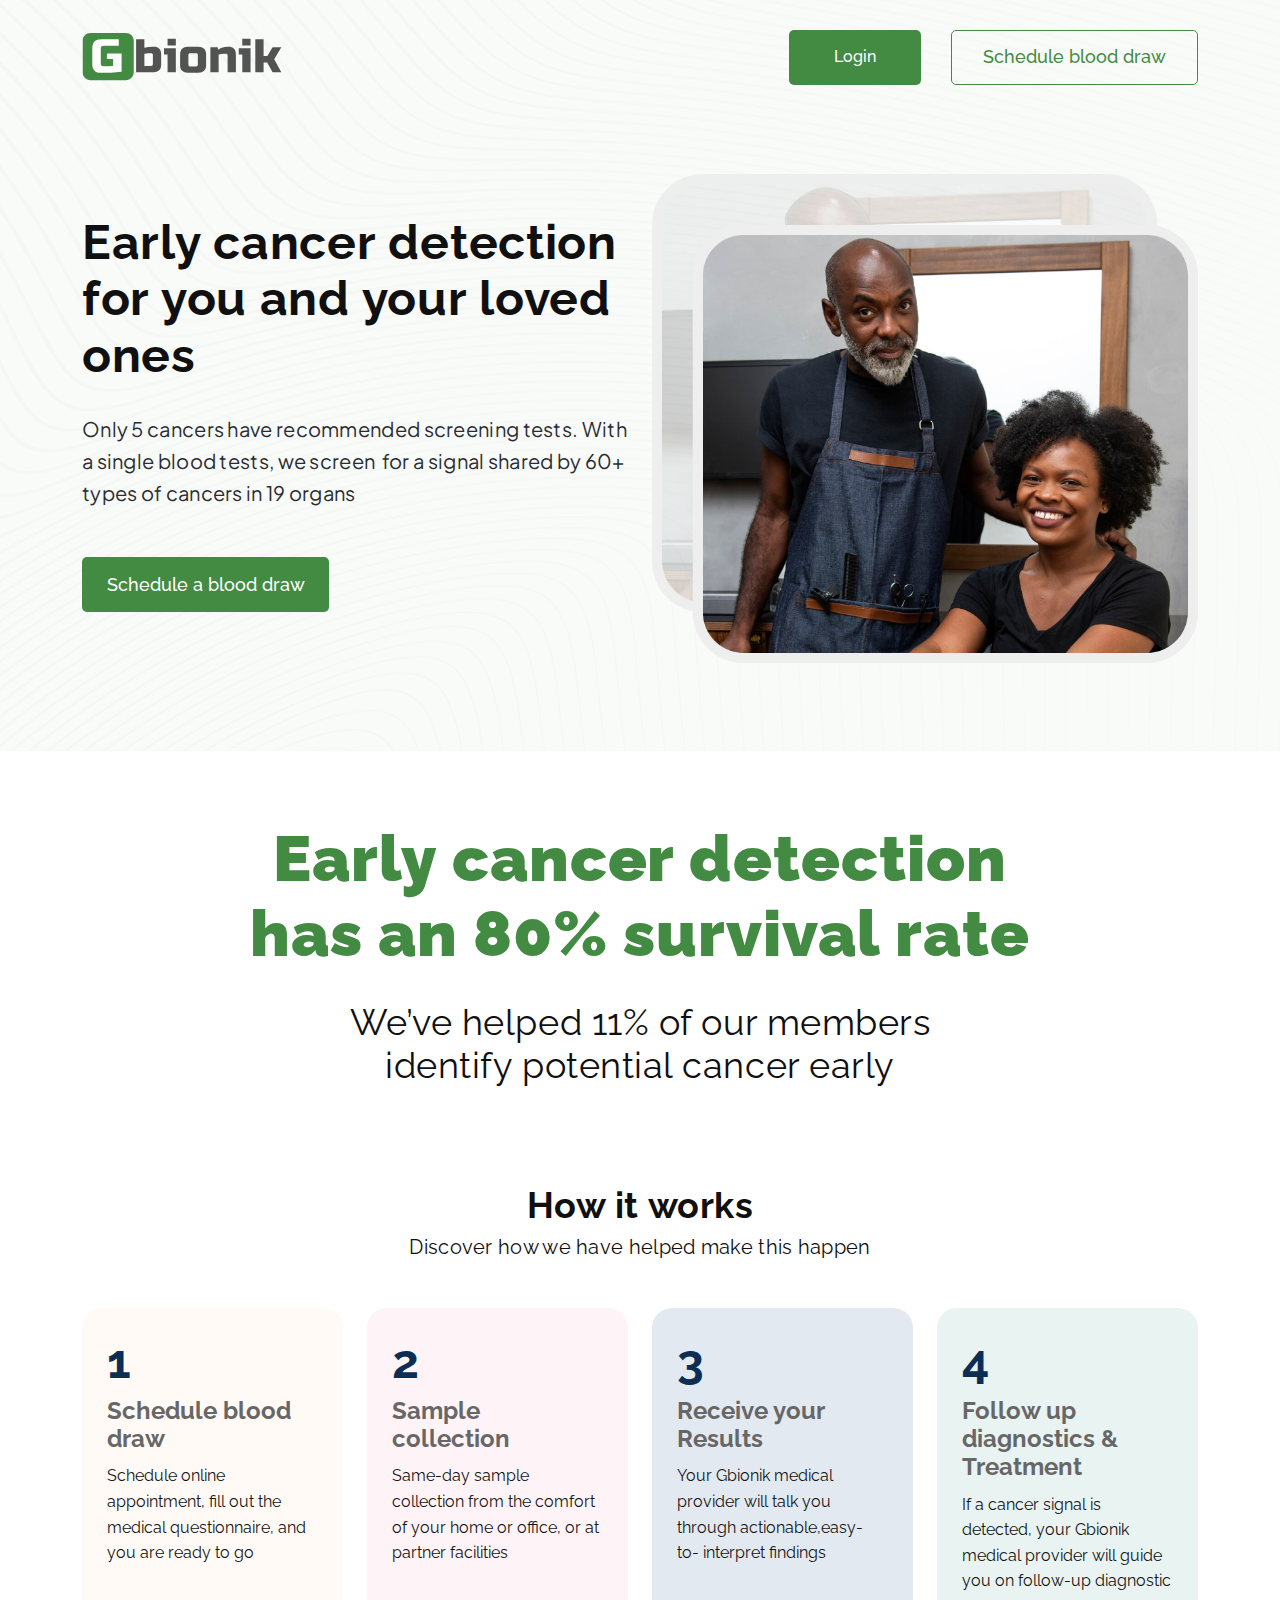
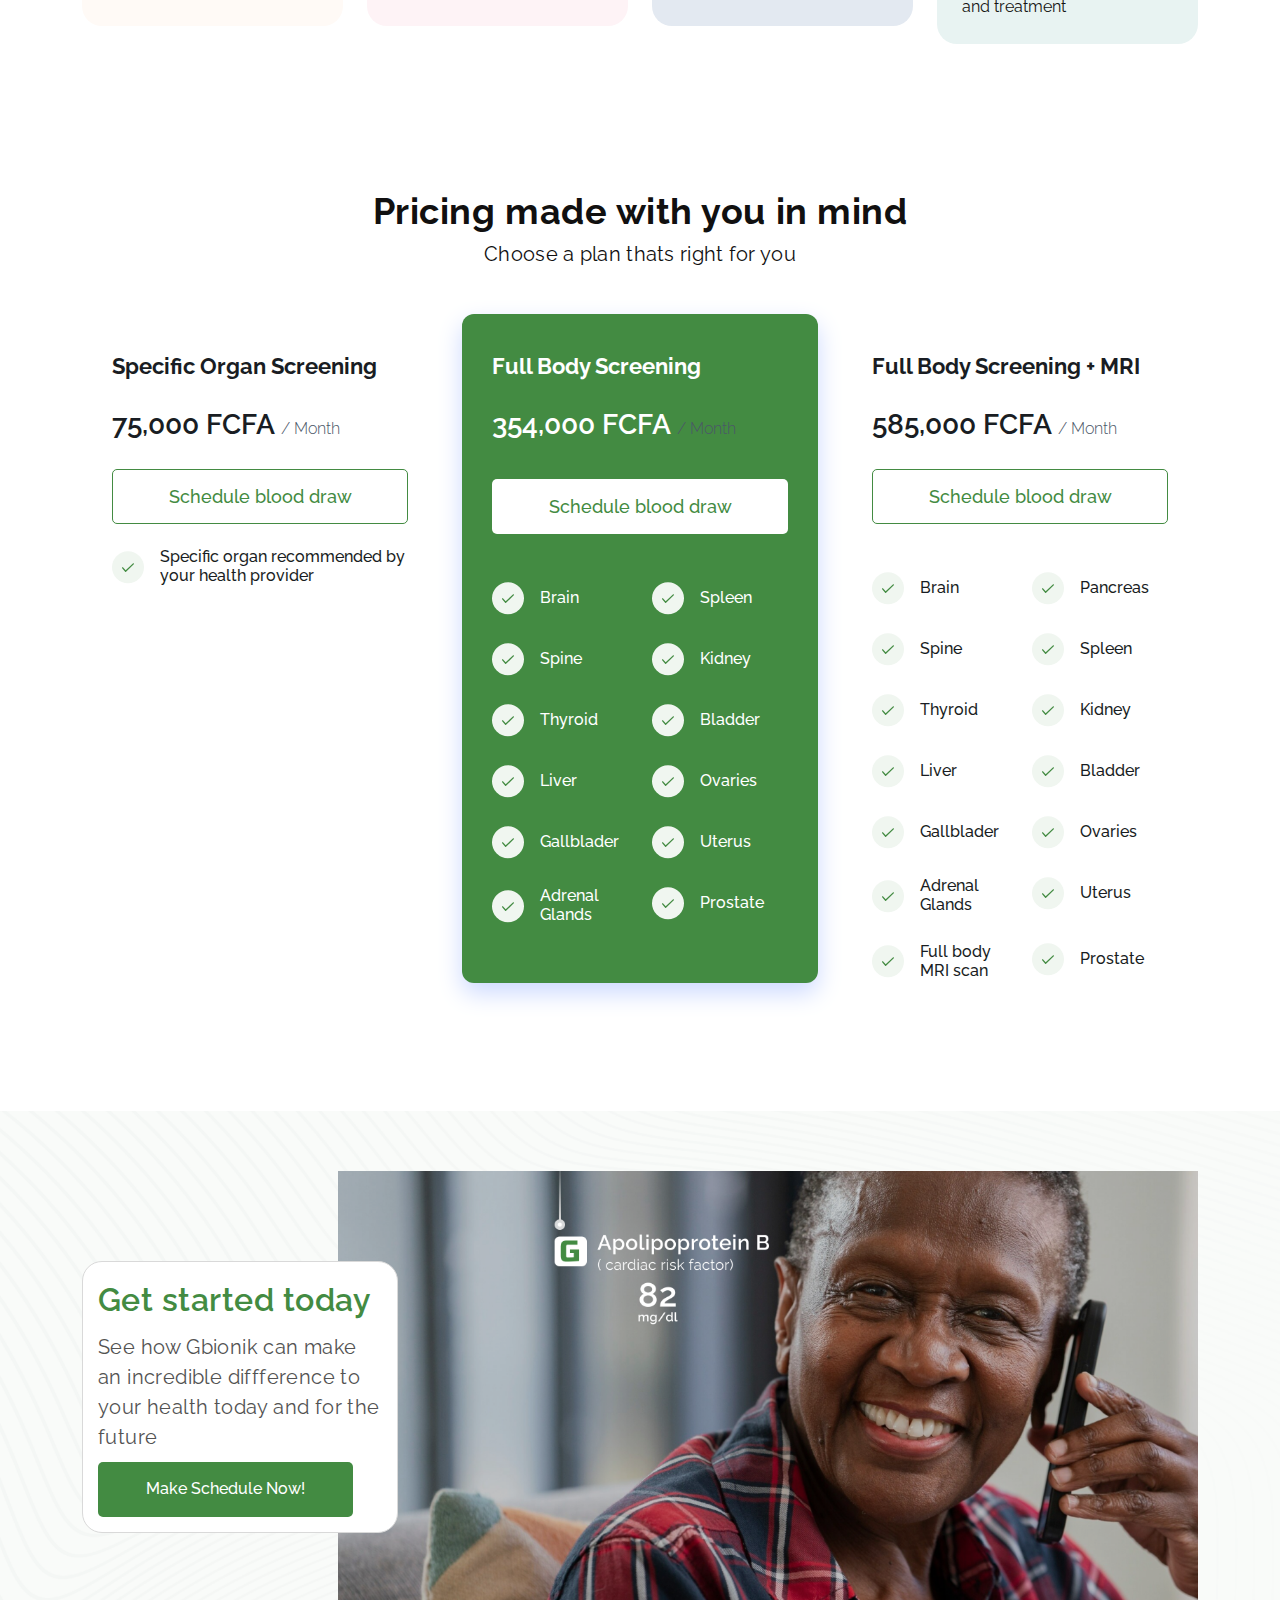
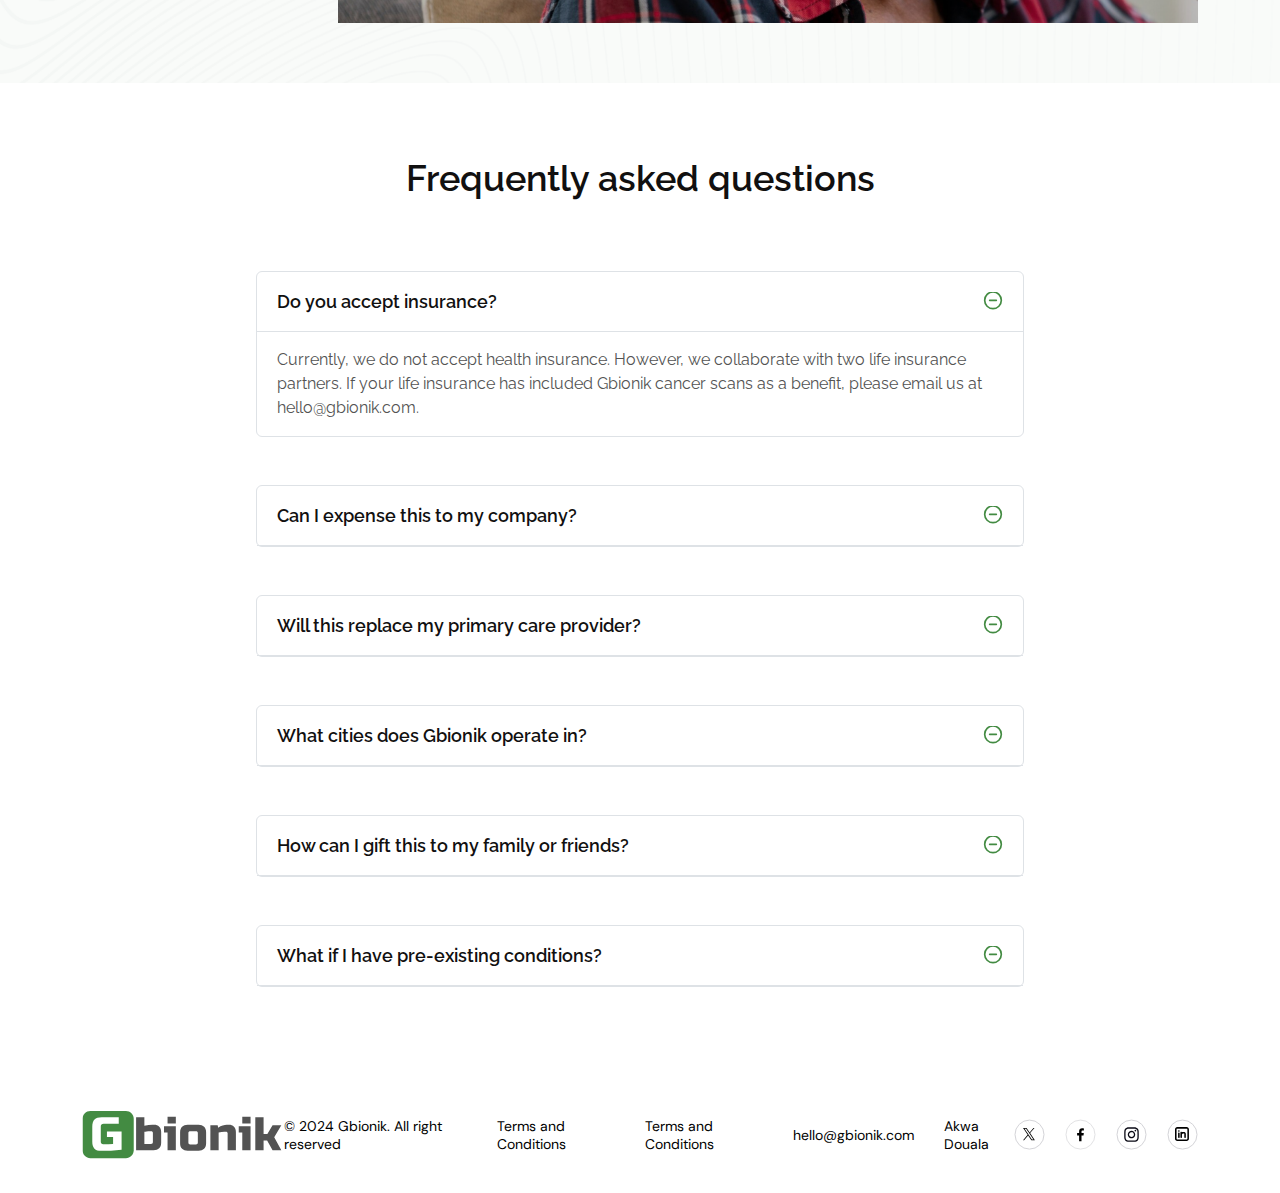
==== index.html @ d99f3995 "wuehf" ====
<!doctype html>
<html lang="en">

    <head>
        <meta charset="utf-8">
        <meta name="viewport" content="width=device-width, initial-scale=1">
        <title>Bootstrap demo</title>
        <link href="https://cdn.jsdelivr.net/npm/bootstrap@5.3.3/dist/css/bootstrap.min.css" rel="stylesheet"
            integrity="sha384-QWTKZyjpPEjISv5WaRU9OFeRpok6YctnYmDr5pNlyT2bRjXh0JMhjY6hW+ALEwIH" crossorigin="anonymous">
        <link rel="preconnect" href="https://fonts.googleapis.com">
        <link rel="preconnect" href="https://fonts.gstatic.com" crossorigin>
        <link href="https://fonts.googleapis.com/css2?family=Raleway:ital,wght@0,100..900;1,100..900&display=swap"
            rel="stylesheet">
        <link rel="preconnect" href="https://fonts.googleapis.com">
        <link rel="preconnect" href="https://fonts.gstatic.com" crossorigin>
        <link
            href="https://fonts.googleapis.com/css2?family=Plus+Jakarta+Sans:ital,wght@0,200..800;1,200..800&display=swap"
            rel="stylesheet">
        <link rel="preconnect" href="https://fonts.googleapis.com">
        <link rel="preconnect" href="https://fonts.gstatic.com" crossorigin>
        <link
            href="https://fonts.googleapis.com/css2?family=DM+Sans:ital,opsz,wght@0,9..40,100..1000;1,9..40,100..1000&display=swap"
            rel="stylesheet">
        <link rel="stylesheet" href="./assets/stylesheet/style.css">
    </head>

    <body>
        <section>
            <nav class="navbar navbar-expand-lg bg-transparent pt-4 pb-4">
                <div class="container">
                    <a class="navbar-brand" href="/">
                        <img src="./assets/images/logos.svg
                        " alt="">
                    </a>
                    <button class="navbar-toggler" type="button" data-bs-toggle="collapse"
                        data-bs-target="#navbarSupportedContent" aria-controls="navbarSupportedContent"
                        aria-expanded="false" aria-label="Toggle navigation">
                        <span class="navbar-toggler-icon"></span>
                    </button>
                    <div class="collapse navbar-collapse" id="navbarSupportedContent">
                        <ul class="navbar-nav me-auto mb-2 mb-lg-0 tunde">
                            <li class="nav-item">
                                <a href="./login.html">
                                    <button class="Login">Login</button>
                                </a>

                            </li>


                            <li class="nav-item">
                                <a href="schedule.html">
                                    <button class="Schedule">Schedule blood draw</button>
                                </a>

                            </li>
                        </ul>

                    </div>
                </div>
            </nav>
        </section>
        <section>
            <div class="hghg">
                <div class="wjduya">
                    <div class="container">
                        <div class="row">
                            <div class="col-12 col-lg-6 mb-5">
                                <div class="hfu">
                                    <div class="early">
                                        <span>Early cancer detection for you and your loved ones</span>
                                    </div>
                                    <div class="only">
                                        <span>Only 5 cancers have recommended screening tests. With a single blood
                                            tests, we
                                            screen  for a signal shared by 60+ types
                                            of cancers in 19 organs</span>
                                    </div>
                                    <div class="mt-5">
                                        <a href="schedule.html">
                                            <button class="bloood">Schedule a blood draw</button>
                                        </a>
                                    </div>
                                </div>

                            </div>
                            <div class="col-12 col-lg-6 mb-5">
                                <div class="gnions">
                                    <img src="./assets/images/Group 9476.png" alt="">
                                </div>
                            </div>
                        </div>
                    </div>
                </div>
            </div>

        </section>
        <section>
            <div class="wijbs">
                <div class="container">
                    <div class="earlyss">
                        <div class="jduu">
                            <span>Early cancer detection has an 80% survival rate</span>
                        </div>
                        <div class="helped">
                            <span>We’ve helped 11% of our members identify potential cancer early</span>
                        </div>
                    </div>
                    <div class="drastic">
                        <div class="hiw">
                            <span>How it works</span>
                        </div>
                        <div class="Discover">
                            <span>Discover how we have helped make this happen</span>
                        </div>
                    </div>
                    <div class="mt-5 mb-4">

                        <div class="row">
                            <div class="col-12 col-lg-3 mb-5">
                                <div class="jass">
                                    <div>
                                        <div class="nummm">
                                            <span>1</span>
                                        </div>
                                        <div class="second_draw">
                                            <span>Schedule blood draw</span>
                                        </div>
                                        <div class="online">
                                            <span>Schedule online appointment, fill out the medical questionnaire, and
                                                you are ready to go</span>
                                        </div>
                                    </div>
                                </div>
                            </div>
                            <div class="col-12 col-lg-3 mb-5">
                                <div class="jass2">
                                    <div>
                                        <div class="nummm">
                                            <span>2</span>
                                        </div>
                                        <div class="second_draw">
                                            <span>Sample <br> collection</span>
                                        </div>
                                        <div class="online">
                                            <span>Same-day sample collection from the comfort of your home or office, or
                                                at partner facilities</span>
                                        </div>
                                    </div>
                                </div>
                            </div>
                            <div class="col-12 col-lg-3 mb-5">
                                <div class="jass3">
                                    <div>
                                        <div class="nummm">
                                            <span>3</span>
                                        </div>
                                        <div class="second_draw">
                                            <span>Receive your <br>
                                                Results</span>
                                        </div>
                                        <div class="online">
                                            <span>Your Gbionik medical provider will talk you through
                                                actionable,easy-to- interpret findings</span>
                                        </div>
                                    </div>
                                </div>
                            </div>
                            <div class="col-12 col-lg-3 mb-5">
                                <div class="jass4">
                                    <div>
                                        <div class="nummm">
                                            <span>4</span>
                                        </div>
                                        <div class="second_draw">
                                            <span>Follow up <br> diagnostics & <br> Treatment</span>
                                        </div>
                                        <div class="online">
                                            <span>If a cancer signal is detected, your Gbionik medical provider will
                                                guide you on follow-up diagnostic and treatment</span>
                                        </div>
                                    </div>
                                </div>
                            </div>

                        </div>
                    </div>
                </div>
            </div>
        </section>
        <section>
            <div>
                <div class="container">
                    <div class="drastic">
                        <div class="hiw">
                            <span>Pricing made with you in mind</span>
                        </div>
                        <div class="Discover">
                            <span>Choose a plan thats right for you</span>
                        </div>
                    </div>
                    <div class="row mt-5 mb-5">
                        <div class="col-12 col-lg-4 mb-4">
                            <div class="sepre">
                                <div class="spec">Specific Organ Screening</div>

                                <div class="pricss mt-2">75,000 FCFA
                                    <span class="month">/ Month</span>
                                </div>
                                <div class="mt-3">

                                    <a href="schedule.html">
                                        <button class="Schedule3">Schedule blood draw</button>
                                    </a>
                                </div>
                                <div class="mt-4 fhfie">
                                    <div>
                                        <svg width="32" height="33" viewBox="0 0 32 33" fill="none"
                                            xmlns="http://www.w3.org/2000/svg">
                                            <rect y="0.214844" width="32" height="32" rx="16" fill="#F0F6F0" />
                                            <path fill-rule="evenodd" clip-rule="evenodd"
                                                d="M21.8162 12.4219C22.0701 12.6885 22.0597 13.1105 21.793 13.3644L14.0893 20.6977C13.9577 20.8229 13.7808 20.8891 13.5993 20.8808C13.4179 20.8726 13.2477 20.7906 13.128 20.654L10.1651 17.2694C9.92254 16.9923 9.95052 16.5711 10.2276 16.3286C10.5046 16.0861 10.9258 16.1141 11.1683 16.3911L13.6734 19.2527L20.8737 12.3986C21.1404 12.1448 21.5624 12.1552 21.8162 12.4219Z"
                                                fill="#438B42" />
                                        </svg>

                                    </div>
                                    <div class="hero">
                                        <span>Specific organ recommended by your health provider</span>
                                    </div>
                                </div>
                            </div>
                        </div>
                        <div class="col-12 col-lg-4 mb-4">
                            <div class="sepre-green">
                                <div class="spec-white">Full Body Screening</div>

                                <div class="pricss-white mt-2">354,000 FCFA
                                    <span class="month">/ Month</span>
                                </div>
                                <div class="mt-3">
                                    <a href="schedule.html">
                                        <button class="Schedule3-white">Schedule blood draw</button>
                                    </a>
                                </div>
                                <div class="row mt-4 mb-4">
                                    <div class=" col-6 mb-1">
                                        <div class="mt-4 fhfie">
                                            <div>
                                                <svg width="32" height="33" viewBox="0 0 32 33" fill="none"
                                                    xmlns="http://www.w3.org/2000/svg">
                                                    <rect y="0.214844" width="32" height="32" rx="16" fill="#F0F6F0" />
                                                    <path fill-rule="evenodd" clip-rule="evenodd"
                                                        d="M21.8162 12.4219C22.0701 12.6885 22.0597 13.1105 21.793 13.3644L14.0893 20.6977C13.9577 20.8229 13.7808 20.8891 13.5993 20.8808C13.4179 20.8726 13.2477 20.7906 13.128 20.654L10.1651 17.2694C9.92254 16.9923 9.95052 16.5711 10.2276 16.3286C10.5046 16.0861 10.9258 16.1141 11.1683 16.3911L13.6734 19.2527L20.8737 12.3986C21.1404 12.1448 21.5624 12.1552 21.8162 12.4219Z"
                                                        fill="#438B42" />
                                                </svg>

                                            </div>
                                            <div class="hero_white">
                                                <span>Brain</span>
                                            </div>
                                        </div>
                                    </div>
                                    <div class=" col-6 mb-1">
                                        <div class="mt-4 fhfie">
                                            <div>
                                                <svg width="32" height="33" viewBox="0 0 32 33" fill="none"
                                                    xmlns="http://www.w3.org/2000/svg">
                                                    <rect y="0.214844" width="32" height="32" rx="16" fill="#F0F6F0" />
                                                    <path fill-rule="evenodd" clip-rule="evenodd"
                                                        d="M21.8162 12.4219C22.0701 12.6885 22.0597 13.1105 21.793 13.3644L14.0893 20.6977C13.9577 20.8229 13.7808 20.8891 13.5993 20.8808C13.4179 20.8726 13.2477 20.7906 13.128 20.654L10.1651 17.2694C9.92254 16.9923 9.95052 16.5711 10.2276 16.3286C10.5046 16.0861 10.9258 16.1141 11.1683 16.3911L13.6734 19.2527L20.8737 12.3986C21.1404 12.1448 21.5624 12.1552 21.8162 12.4219Z"
                                                        fill="#438B42" />
                                                </svg>

                                            </div>
                                            <div class="hero_white">
                                                <span>Spleen</span>
                                            </div>
                                        </div>
                                    </div>
                                    <div class=" col-6 mb-1">
                                        <div class="mt-4 fhfie">
                                            <div>
                                                <svg width="32" height="33" viewBox="0 0 32 33" fill="none"
                                                    xmlns="http://www.w3.org/2000/svg">
                                                    <rect y="0.214844" width="32" height="32" rx="16" fill="#F0F6F0" />
                                                    <path fill-rule="evenodd" clip-rule="evenodd"
                                                        d="M21.8162 12.4219C22.0701 12.6885 22.0597 13.1105 21.793 13.3644L14.0893 20.6977C13.9577 20.8229 13.7808 20.8891 13.5993 20.8808C13.4179 20.8726 13.2477 20.7906 13.128 20.654L10.1651 17.2694C9.92254 16.9923 9.95052 16.5711 10.2276 16.3286C10.5046 16.0861 10.9258 16.1141 11.1683 16.3911L13.6734 19.2527L20.8737 12.3986C21.1404 12.1448 21.5624 12.1552 21.8162 12.4219Z"
                                                        fill="#438B42" />
                                                </svg>

                                            </div>
                                            <div class="hero_white">
                                                <span>Spine</span>
                                            </div>
                                        </div>
                                    </div>
                                    <div class=" col-6 mb-1">
                                        <div class="mt-4 fhfie">
                                            <div>
                                                <svg width="32" height="33" viewBox="0 0 32 33" fill="none"
                                                    xmlns="http://www.w3.org/2000/svg">
                                                    <rect y="0.214844" width="32" height="32" rx="16" fill="#F0F6F0" />
                                                    <path fill-rule="evenodd" clip-rule="evenodd"
                                                        d="M21.8162 12.4219C22.0701 12.6885 22.0597 13.1105 21.793 13.3644L14.0893 20.6977C13.9577 20.8229 13.7808 20.8891 13.5993 20.8808C13.4179 20.8726 13.2477 20.7906 13.128 20.654L10.1651 17.2694C9.92254 16.9923 9.95052 16.5711 10.2276 16.3286C10.5046 16.0861 10.9258 16.1141 11.1683 16.3911L13.6734 19.2527L20.8737 12.3986C21.1404 12.1448 21.5624 12.1552 21.8162 12.4219Z"
                                                        fill="#438B42" />
                                                </svg>

                                            </div>
                                            <div class="hero_white">
                                                <span>Kidney</span>
                                            </div>
                                        </div>
                                    </div>
                                    <div class=" col-6 mb-1">
                                        <div class="mt-4 fhfie">
                                            <div>
                                                <svg width="32" height="33" viewBox="0 0 32 33" fill="none"
                                                    xmlns="http://www.w3.org/2000/svg">
                                                    <rect y="0.214844" width="32" height="32" rx="16" fill="#F0F6F0" />
                                                    <path fill-rule="evenodd" clip-rule="evenodd"
                                                        d="M21.8162 12.4219C22.0701 12.6885 22.0597 13.1105 21.793 13.3644L14.0893 20.6977C13.9577 20.8229 13.7808 20.8891 13.5993 20.8808C13.4179 20.8726 13.2477 20.7906 13.128 20.654L10.1651 17.2694C9.92254 16.9923 9.95052 16.5711 10.2276 16.3286C10.5046 16.0861 10.9258 16.1141 11.1683 16.3911L13.6734 19.2527L20.8737 12.3986C21.1404 12.1448 21.5624 12.1552 21.8162 12.4219Z"
                                                        fill="#438B42" />
                                                </svg>

                                            </div>
                                            <div class="hero_white">
                                                <span>Thyroid</span>
                                            </div>
                                        </div>
                                    </div>
                                    <div class=" col-6 mb-1">
                                        <div class="mt-4 fhfie">
                                            <div>
                                                <svg width="32" height="33" viewBox="0 0 32 33" fill="none"
                                                    xmlns="http://www.w3.org/2000/svg">
                                                    <rect y="0.214844" width="32" height="32" rx="16" fill="#F0F6F0" />
                                                    <path fill-rule="evenodd" clip-rule="evenodd"
                                                        d="M21.8162 12.4219C22.0701 12.6885 22.0597 13.1105 21.793 13.3644L14.0893 20.6977C13.9577 20.8229 13.7808 20.8891 13.5993 20.8808C13.4179 20.8726 13.2477 20.7906 13.128 20.654L10.1651 17.2694C9.92254 16.9923 9.95052 16.5711 10.2276 16.3286C10.5046 16.0861 10.9258 16.1141 11.1683 16.3911L13.6734 19.2527L20.8737 12.3986C21.1404 12.1448 21.5624 12.1552 21.8162 12.4219Z"
                                                        fill="#438B42" />
                                                </svg>

                                            </div>
                                            <div class="hero_white">
                                                <span>Bladder</span>
                                            </div>
                                        </div>
                                    </div>
                                    <div class=" col-6 mb-1">
                                        <div class="mt-4 fhfie">
                                            <div>
                                                <svg width="32" height="33" viewBox="0 0 32 33" fill="none"
                                                    xmlns="http://www.w3.org/2000/svg">
                                                    <rect y="0.214844" width="32" height="32" rx="16" fill="#F0F6F0" />
                                                    <path fill-rule="evenodd" clip-rule="evenodd"
                                                        d="M21.8162 12.4219C22.0701 12.6885 22.0597 13.1105 21.793 13.3644L14.0893 20.6977C13.9577 20.8229 13.7808 20.8891 13.5993 20.8808C13.4179 20.8726 13.2477 20.7906 13.128 20.654L10.1651 17.2694C9.92254 16.9923 9.95052 16.5711 10.2276 16.3286C10.5046 16.0861 10.9258 16.1141 11.1683 16.3911L13.6734 19.2527L20.8737 12.3986C21.1404 12.1448 21.5624 12.1552 21.8162 12.4219Z"
                                                        fill="#438B42" />
                                                </svg>

                                            </div>
                                            <div class="hero_white">
                                                <span>Liver</span>
                                            </div>
                                        </div>
                                    </div>
                                    <div class=" col-6 mb-1">
                                        <div class="mt-4 fhfie">
                                            <div>
                                                <svg width="32" height="33" viewBox="0 0 32 33" fill="none"
                                                    xmlns="http://www.w3.org/2000/svg">
                                                    <rect y="0.214844" width="32" height="32" rx="16" fill="#F0F6F0" />
                                                    <path fill-rule="evenodd" clip-rule="evenodd"
                                                        d="M21.8162 12.4219C22.0701 12.6885 22.0597 13.1105 21.793 13.3644L14.0893 20.6977C13.9577 20.8229 13.7808 20.8891 13.5993 20.8808C13.4179 20.8726 13.2477 20.7906 13.128 20.654L10.1651 17.2694C9.92254 16.9923 9.95052 16.5711 10.2276 16.3286C10.5046 16.0861 10.9258 16.1141 11.1683 16.3911L13.6734 19.2527L20.8737 12.3986C21.1404 12.1448 21.5624 12.1552 21.8162 12.4219Z"
                                                        fill="#438B42" />
                                                </svg>

                                            </div>
                                            <div class="hero_white">
                                                <span>Ovaries</span>
                                            </div>
                                        </div>
                                    </div>
                                    <div class=" col-6 mb-1">
                                        <div class="mt-4 fhfie">
                                            <div>
                                                <svg width="32" height="33" viewBox="0 0 32 33" fill="none"
                                                    xmlns="http://www.w3.org/2000/svg">
                                                    <rect y="0.214844" width="32" height="32" rx="16" fill="#F0F6F0" />
                                                    <path fill-rule="evenodd" clip-rule="evenodd"
                                                        d="M21.8162 12.4219C22.0701 12.6885 22.0597 13.1105 21.793 13.3644L14.0893 20.6977C13.9577 20.8229 13.7808 20.8891 13.5993 20.8808C13.4179 20.8726 13.2477 20.7906 13.128 20.654L10.1651 17.2694C9.92254 16.9923 9.95052 16.5711 10.2276 16.3286C10.5046 16.0861 10.9258 16.1141 11.1683 16.3911L13.6734 19.2527L20.8737 12.3986C21.1404 12.1448 21.5624 12.1552 21.8162 12.4219Z"
                                                        fill="#438B42" />
                                                </svg>

                                            </div>
                                            <div class="hero_white">
                                                <span>Gallblader</span>
                                            </div>
                                        </div>
                                    </div>
                                    <div class=" col-6 mb-1">
                                        <div class="mt-4 fhfie">
                                            <div>
                                                <svg width="32" height="33" viewBox="0 0 32 33" fill="none"
                                                    xmlns="http://www.w3.org/2000/svg">
                                                    <rect y="0.214844" width="32" height="32" rx="16" fill="#F0F6F0" />
                                                    <path fill-rule="evenodd" clip-rule="evenodd"
                                                        d="M21.8162 12.4219C22.0701 12.6885 22.0597 13.1105 21.793 13.3644L14.0893 20.6977C13.9577 20.8229 13.7808 20.8891 13.5993 20.8808C13.4179 20.8726 13.2477 20.7906 13.128 20.654L10.1651 17.2694C9.92254 16.9923 9.95052 16.5711 10.2276 16.3286C10.5046 16.0861 10.9258 16.1141 11.1683 16.3911L13.6734 19.2527L20.8737 12.3986C21.1404 12.1448 21.5624 12.1552 21.8162 12.4219Z"
                                                        fill="#438B42" />
                                                </svg>

                                            </div>
                                            <div class="hero_white">
                                                <span>Uterus</span>
                                            </div>
                                        </div>
                                    </div>
                                    <div class=" col-6 mb-1">
                                        <div class="mt-4 fhfie">
                                            <div>
                                                <svg width="32" height="33" viewBox="0 0 32 33" fill="none"
                                                    xmlns="http://www.w3.org/2000/svg">
                                                    <rect y="0.214844" width="32" height="32" rx="16" fill="#F0F6F0" />
                                                    <path fill-rule="evenodd" clip-rule="evenodd"
                                                        d="M21.8162 12.4219C22.0701 12.6885 22.0597 13.1105 21.793 13.3644L14.0893 20.6977C13.9577 20.8229 13.7808 20.8891 13.5993 20.8808C13.4179 20.8726 13.2477 20.7906 13.128 20.654L10.1651 17.2694C9.92254 16.9923 9.95052 16.5711 10.2276 16.3286C10.5046 16.0861 10.9258 16.1141 11.1683 16.3911L13.6734 19.2527L20.8737 12.3986C21.1404 12.1448 21.5624 12.1552 21.8162 12.4219Z"
                                                        fill="#438B42" />
                                                </svg>

                                            </div>
                                            <div class="hero_white">
                                                <span>Adrenal Glands</span>
                                            </div>
                                        </div>
                                    </div>
                                    <div class=" col-6 mb-1">
                                        <div class="mt-4 fhfie">
                                            <div>
                                                <svg width="32" height="33" viewBox="0 0 32 33" fill="none"
                                                    xmlns="http://www.w3.org/2000/svg">
                                                    <rect y="0.214844" width="32" height="32" rx="16" fill="#F0F6F0" />
                                                    <path fill-rule="evenodd" clip-rule="evenodd"
                                                        d="M21.8162 12.4219C22.0701 12.6885 22.0597 13.1105 21.793 13.3644L14.0893 20.6977C13.9577 20.8229 13.7808 20.8891 13.5993 20.8808C13.4179 20.8726 13.2477 20.7906 13.128 20.654L10.1651 17.2694C9.92254 16.9923 9.95052 16.5711 10.2276 16.3286C10.5046 16.0861 10.9258 16.1141 11.1683 16.3911L13.6734 19.2527L20.8737 12.3986C21.1404 12.1448 21.5624 12.1552 21.8162 12.4219Z"
                                                        fill="#438B42" />
                                                </svg>

                                            </div>
                                            <div class="hero_white">
                                                <span>Prostate</span>
                                            </div>
                                        </div>
                                    </div>

                                </div>

                            </div>
                        </div>
                        <div class="col-12 col-lg-4 mb-4">
                            <div class="sepre">
                                <div class="spec">Full Body Screening + MRI</div>

                                <div class="pricss mt-2">585,000 FCFA
                                    <span class="month">/ Month</span>
                                </div>
                                <div class="mt-3">
                                    <a href="schedule.html">
                                        <button class="Schedule3">Schedule blood draw</button>
                                    </a>
                                </div>
                                <div class="row mt-4 mb-4">
                                    <div class=" col-6 mb-1">
                                        <div class="mt-4 fhfie">
                                            <div>
                                                <svg width="32" height="33" viewBox="0 0 32 33" fill="none"
                                                    xmlns="http://www.w3.org/2000/svg">
                                                    <rect y="0.214844" width="32" height="32" rx="16" fill="#F0F6F0" />
                                                    <path fill-rule="evenodd" clip-rule="evenodd"
                                                        d="M21.8162 12.4219C22.0701 12.6885 22.0597 13.1105 21.793 13.3644L14.0893 20.6977C13.9577 20.8229 13.7808 20.8891 13.5993 20.8808C13.4179 20.8726 13.2477 20.7906 13.128 20.654L10.1651 17.2694C9.92254 16.9923 9.95052 16.5711 10.2276 16.3286C10.5046 16.0861 10.9258 16.1141 11.1683 16.3911L13.6734 19.2527L20.8737 12.3986C21.1404 12.1448 21.5624 12.1552 21.8162 12.4219Z"
                                                        fill="#438B42" />
                                                </svg>

                                            </div>
                                            <div class="hero">
                                                <span>Brain</span>
                                            </div>
                                        </div>
                                    </div>
                                    <div class=" col-6 mb-1">
                                        <div class="mt-4 fhfie">
                                            <div>
                                                <svg width="32" height="33" viewBox="0 0 32 33" fill="none"
                                                    xmlns="http://www.w3.org/2000/svg">
                                                    <rect y="0.214844" width="32" height="32" rx="16" fill="#F0F6F0" />
                                                    <path fill-rule="evenodd" clip-rule="evenodd"
                                                        d="M21.8162 12.4219C22.0701 12.6885 22.0597 13.1105 21.793 13.3644L14.0893 20.6977C13.9577 20.8229 13.7808 20.8891 13.5993 20.8808C13.4179 20.8726 13.2477 20.7906 13.128 20.654L10.1651 17.2694C9.92254 16.9923 9.95052 16.5711 10.2276 16.3286C10.5046 16.0861 10.9258 16.1141 11.1683 16.3911L13.6734 19.2527L20.8737 12.3986C21.1404 12.1448 21.5624 12.1552 21.8162 12.4219Z"
                                                        fill="#438B42" />
                                                </svg>

                                            </div>
                                            <div class="hero">
                                                <span>Pancreas</span>
                                            </div>
                                        </div>
                                    </div>
                                    <div class=" col-6 mb-1">
                                        <div class="mt-4 fhfie">
                                            <div>
                                                <svg width="32" height="33" viewBox="0 0 32 33" fill="none"
                                                    xmlns="http://www.w3.org/2000/svg">
                                                    <rect y="0.214844" width="32" height="32" rx="16" fill="#F0F6F0" />
                                                    <path fill-rule="evenodd" clip-rule="evenodd"
                                                        d="M21.8162 12.4219C22.0701 12.6885 22.0597 13.1105 21.793 13.3644L14.0893 20.6977C13.9577 20.8229 13.7808 20.8891 13.5993 20.8808C13.4179 20.8726 13.2477 20.7906 13.128 20.654L10.1651 17.2694C9.92254 16.9923 9.95052 16.5711 10.2276 16.3286C10.5046 16.0861 10.9258 16.1141 11.1683 16.3911L13.6734 19.2527L20.8737 12.3986C21.1404 12.1448 21.5624 12.1552 21.8162 12.4219Z"
                                                        fill="#438B42" />
                                                </svg>

                                            </div>
                                            <div class="hero">
                                                <span>Spine</span>
                                            </div>
                                        </div>
                                    </div>
                                    <div class=" col-6 mb-1">
                                        <div class="mt-4 fhfie">
                                            <div>
                                                <svg width="32" height="33" viewBox="0 0 32 33" fill="none"
                                                    xmlns="http://www.w3.org/2000/svg">
                                                    <rect y="0.214844" width="32" height="32" rx="16" fill="#F0F6F0" />
                                                    <path fill-rule="evenodd" clip-rule="evenodd"
                                                        d="M21.8162 12.4219C22.0701 12.6885 22.0597 13.1105 21.793 13.3644L14.0893 20.6977C13.9577 20.8229 13.7808 20.8891 13.5993 20.8808C13.4179 20.8726 13.2477 20.7906 13.128 20.654L10.1651 17.2694C9.92254 16.9923 9.95052 16.5711 10.2276 16.3286C10.5046 16.0861 10.9258 16.1141 11.1683 16.3911L13.6734 19.2527L20.8737 12.3986C21.1404 12.1448 21.5624 12.1552 21.8162 12.4219Z"
                                                        fill="#438B42" />
                                                </svg>

                                            </div>
                                            <div class="hero">
                                                <span>Spleen</span>
                                            </div>
                                        </div>
                                    </div>
                                    <div class=" col-6 mb-1">
                                        <div class="mt-4 fhfie">
                                            <div>
                                                <svg width="32" height="33" viewBox="0 0 32 33" fill="none"
                                                    xmlns="http://www.w3.org/2000/svg">
                                                    <rect y="0.214844" width="32" height="32" rx="16" fill="#F0F6F0" />
                                                    <path fill-rule="evenodd" clip-rule="evenodd"
                                                        d="M21.8162 12.4219C22.0701 12.6885 22.0597 13.1105 21.793 13.3644L14.0893 20.6977C13.9577 20.8229 13.7808 20.8891 13.5993 20.8808C13.4179 20.8726 13.2477 20.7906 13.128 20.654L10.1651 17.2694C9.92254 16.9923 9.95052 16.5711 10.2276 16.3286C10.5046 16.0861 10.9258 16.1141 11.1683 16.3911L13.6734 19.2527L20.8737 12.3986C21.1404 12.1448 21.5624 12.1552 21.8162 12.4219Z"
                                                        fill="#438B42" />
                                                </svg>

                                            </div>
                                            <div class="hero">
                                                <span>Thyroid</span>
                                            </div>
                                        </div>
                                    </div>
                                    <div class=" col-6 mb-1">
                                        <div class="mt-4 fhfie">
                                            <div>
                                                <svg width="32" height="33" viewBox="0 0 32 33" fill="none"
                                                    xmlns="http://www.w3.org/2000/svg">
                                                    <rect y="0.214844" width="32" height="32" rx="16" fill="#F0F6F0" />
                                                    <path fill-rule="evenodd" clip-rule="evenodd"
                                                        d="M21.8162 12.4219C22.0701 12.6885 22.0597 13.1105 21.793 13.3644L14.0893 20.6977C13.9577 20.8229 13.7808 20.8891 13.5993 20.8808C13.4179 20.8726 13.2477 20.7906 13.128 20.654L10.1651 17.2694C9.92254 16.9923 9.95052 16.5711 10.2276 16.3286C10.5046 16.0861 10.9258 16.1141 11.1683 16.3911L13.6734 19.2527L20.8737 12.3986C21.1404 12.1448 21.5624 12.1552 21.8162 12.4219Z"
                                                        fill="#438B42" />
                                                </svg>

                                            </div>
                                            <div class="hero">
                                                <span>Kidney</span>
                                            </div>
                                        </div>
                                    </div>
                                    <div class=" col-6 mb-1">
                                        <div class="mt-4 fhfie">
                                            <div>
                                                <svg width="32" height="33" viewBox="0 0 32 33" fill="none"
                                                    xmlns="http://www.w3.org/2000/svg">
                                                    <rect y="0.214844" width="32" height="32" rx="16" fill="#F0F6F0" />
                                                    <path fill-rule="evenodd" clip-rule="evenodd"
                                                        d="M21.8162 12.4219C22.0701 12.6885 22.0597 13.1105 21.793 13.3644L14.0893 20.6977C13.9577 20.8229 13.7808 20.8891 13.5993 20.8808C13.4179 20.8726 13.2477 20.7906 13.128 20.654L10.1651 17.2694C9.92254 16.9923 9.95052 16.5711 10.2276 16.3286C10.5046 16.0861 10.9258 16.1141 11.1683 16.3911L13.6734 19.2527L20.8737 12.3986C21.1404 12.1448 21.5624 12.1552 21.8162 12.4219Z"
                                                        fill="#438B42" />
                                                </svg>

                                            </div>
                                            <div class="hero">
                                                <span>Liver</span>
                                            </div>
                                        </div>
                                    </div>
                                    <div class=" col-6 mb-1">
                                        <div class="mt-4 fhfie">
                                            <div>
                                                <svg width="32" height="33" viewBox="0 0 32 33" fill="none"
                                                    xmlns="http://www.w3.org/2000/svg">
                                                    <rect y="0.214844" width="32" height="32" rx="16" fill="#F0F6F0" />
                                                    <path fill-rule="evenodd" clip-rule="evenodd"
                                                        d="M21.8162 12.4219C22.0701 12.6885 22.0597 13.1105 21.793 13.3644L14.0893 20.6977C13.9577 20.8229 13.7808 20.8891 13.5993 20.8808C13.4179 20.8726 13.2477 20.7906 13.128 20.654L10.1651 17.2694C9.92254 16.9923 9.95052 16.5711 10.2276 16.3286C10.5046 16.0861 10.9258 16.1141 11.1683 16.3911L13.6734 19.2527L20.8737 12.3986C21.1404 12.1448 21.5624 12.1552 21.8162 12.4219Z"
                                                        fill="#438B42" />
                                                </svg>

                                            </div>
                                            <div class="hero">
                                                <span>Bladder</span>
                                            </div>
                                        </div>
                                    </div>
                                    <div class=" col-6 mb-1">
                                        <div class="mt-4 fhfie">
                                            <div>
                                                <svg width="32" height="33" viewBox="0 0 32 33" fill="none"
                                                    xmlns="http://www.w3.org/2000/svg">
                                                    <rect y="0.214844" width="32" height="32" rx="16" fill="#F0F6F0" />
                                                    <path fill-rule="evenodd" clip-rule="evenodd"
                                                        d="M21.8162 12.4219C22.0701 12.6885 22.0597 13.1105 21.793 13.3644L14.0893 20.6977C13.9577 20.8229 13.7808 20.8891 13.5993 20.8808C13.4179 20.8726 13.2477 20.7906 13.128 20.654L10.1651 17.2694C9.92254 16.9923 9.95052 16.5711 10.2276 16.3286C10.5046 16.0861 10.9258 16.1141 11.1683 16.3911L13.6734 19.2527L20.8737 12.3986C21.1404 12.1448 21.5624 12.1552 21.8162 12.4219Z"
                                                        fill="#438B42" />
                                                </svg>

                                            </div>
                                            <div class="hero">
                                                <span>Gallblader</span>
                                            </div>
                                        </div>
                                    </div>
                                    <div class=" col-6 mb-1">
                                        <div class="mt-4 fhfie">
                                            <div>
                                                <svg width="32" height="33" viewBox="0 0 32 33" fill="none"
                                                    xmlns="http://www.w3.org/2000/svg">
                                                    <rect y="0.214844" width="32" height="32" rx="16" fill="#F0F6F0" />
                                                    <path fill-rule="evenodd" clip-rule="evenodd"
                                                        d="M21.8162 12.4219C22.0701 12.6885 22.0597 13.1105 21.793 13.3644L14.0893 20.6977C13.9577 20.8229 13.7808 20.8891 13.5993 20.8808C13.4179 20.8726 13.2477 20.7906 13.128 20.654L10.1651 17.2694C9.92254 16.9923 9.95052 16.5711 10.2276 16.3286C10.5046 16.0861 10.9258 16.1141 11.1683 16.3911L13.6734 19.2527L20.8737 12.3986C21.1404 12.1448 21.5624 12.1552 21.8162 12.4219Z"
                                                        fill="#438B42" />
                                                </svg>

                                            </div>
                                            <div class="hero">
                                                <span>Ovaries</span>
                                            </div>
                                        </div>
                                    </div>
                                    <div class=" col-6 mb-1">
                                        <div class="mt-4 fhfie">
                                            <div>
                                                <svg width="32" height="33" viewBox="0 0 32 33" fill="none"
                                                    xmlns="http://www.w3.org/2000/svg">
                                                    <rect y="0.214844" width="32" height="32" rx="16" fill="#F0F6F0" />
                                                    <path fill-rule="evenodd" clip-rule="evenodd"
                                                        d="M21.8162 12.4219C22.0701 12.6885 22.0597 13.1105 21.793 13.3644L14.0893 20.6977C13.9577 20.8229 13.7808 20.8891 13.5993 20.8808C13.4179 20.8726 13.2477 20.7906 13.128 20.654L10.1651 17.2694C9.92254 16.9923 9.95052 16.5711 10.2276 16.3286C10.5046 16.0861 10.9258 16.1141 11.1683 16.3911L13.6734 19.2527L20.8737 12.3986C21.1404 12.1448 21.5624 12.1552 21.8162 12.4219Z"
                                                        fill="#438B42" />
                                                </svg>

                                            </div>
                                            <div class="hero">
                                                <span>Adrenal Glands</span>
                                            </div>
                                        </div>
                                    </div>
                                    <div class=" col-6 mb-1">
                                        <div class="mt-4 fhfie">
                                            <div>
                                                <svg width="32" height="33" viewBox="0 0 32 33" fill="none"
                                                    xmlns="http://www.w3.org/2000/svg">
                                                    <rect y="0.214844" width="32" height="32" rx="16" fill="#F0F6F0" />
                                                    <path fill-rule="evenodd" clip-rule="evenodd"
                                                        d="M21.8162 12.4219C22.0701 12.6885 22.0597 13.1105 21.793 13.3644L14.0893 20.6977C13.9577 20.8229 13.7808 20.8891 13.5993 20.8808C13.4179 20.8726 13.2477 20.7906 13.128 20.654L10.1651 17.2694C9.92254 16.9923 9.95052 16.5711 10.2276 16.3286C10.5046 16.0861 10.9258 16.1141 11.1683 16.3911L13.6734 19.2527L20.8737 12.3986C21.1404 12.1448 21.5624 12.1552 21.8162 12.4219Z"
                                                        fill="#438B42" />
                                                </svg>

                                            </div>
                                            <div class="hero">
                                                <span>Uterus</span>
                                            </div>
                                        </div>
                                    </div>
                                    <div class=" col-6 mb-1">
                                        <div class="mt-4 fhfie">
                                            <div>
                                                <svg width="32" height="33" viewBox="0 0 32 33" fill="none"
                                                    xmlns="http://www.w3.org/2000/svg">
                                                    <rect y="0.214844" width="32" height="32" rx="16" fill="#F0F6F0" />
                                                    <path fill-rule="evenodd" clip-rule="evenodd"
                                                        d="M21.8162 12.4219C22.0701 12.6885 22.0597 13.1105 21.793 13.3644L14.0893 20.6977C13.9577 20.8229 13.7808 20.8891 13.5993 20.8808C13.4179 20.8726 13.2477 20.7906 13.128 20.654L10.1651 17.2694C9.92254 16.9923 9.95052 16.5711 10.2276 16.3286C10.5046 16.0861 10.9258 16.1141 11.1683 16.3911L13.6734 19.2527L20.8737 12.3986C21.1404 12.1448 21.5624 12.1552 21.8162 12.4219Z"
                                                        fill="#438B42" />
                                                </svg>

                                            </div>
                                            <div class="hero">
                                                <span>Full body MRI scan</span>
                                            </div>
                                        </div>
                                    </div>
                                    <div class=" col-6 mb-1">
                                        <div class="mt-4 fhfie">
                                            <div>
                                                <svg width="32" height="33" viewBox="0 0 32 33" fill="none"
                                                    xmlns="http://www.w3.org/2000/svg">
                                                    <rect y="0.214844" width="32" height="32" rx="16" fill="#F0F6F0" />
                                                    <path fill-rule="evenodd" clip-rule="evenodd"
                                                        d="M21.8162 12.4219C22.0701 12.6885 22.0597 13.1105 21.793 13.3644L14.0893 20.6977C13.9577 20.8229 13.7808 20.8891 13.5993 20.8808C13.4179 20.8726 13.2477 20.7906 13.128 20.654L10.1651 17.2694C9.92254 16.9923 9.95052 16.5711 10.2276 16.3286C10.5046 16.0861 10.9258 16.1141 11.1683 16.3911L13.6734 19.2527L20.8737 12.3986C21.1404 12.1448 21.5624 12.1552 21.8162 12.4219Z"
                                                        fill="#438B42" />
                                                </svg>

                                            </div>
                                            <div class="hero">
                                                <span>Prostate</span>
                                            </div>
                                        </div>
                                    </div>

                                </div>

                            </div>
                        </div>
                    </div>
                </div>
            </div>
        </section>
        <section>
            <div class="feellamont">

                <div class="stropis">
                    <div class="container">

                        <div class="sideups">
                            <div class="dragonloed">
                                <div class="gst">Get started today</div>
                                <div class="seee">See how Gbionik can make an incredible diffference to your health
                                    today and for the future</div>
                                <a href="schedule.html">
                                    <button class="yajhs">Make Schedule Now!</button>
                                </a>
                            </div>
                            <div class="welkfh">
                                <img src="./assets/images/fre.png" alt="">
                            </div>
                        </div>
                    </div>
                </div>
            </div>
        </section>
        <!-- faq -->
        <section>
            <div class="jfive">
                <div class="Frequently">Frequently asked questions</div>
                <div class="djdjd">
                    <div class="mt-5">
                        <div class="accordion" id="accordionExample">
                            <div class="accordion-item">
                                <div class="accordion-header">
                                    <button class="accordion-button" type="button" data-bs-toggle="collapse"
                                        data-bs-target="#collapseOne1" aria-expanded="true"
                                        aria-controls="collapseOne1">
                                        Do you accept insurance?
                                    </button>
                                </div>
                                <div id="collapseOne1" class="accordion-collapse collapse show"
                                    data-bs-parent="#accordionExample">
                                    <div class="accordion-body">
                                        <div class="bobob">
                                            Currently, we do not accept health insurance. However, we collaborate with
                                            two life insurance partners. If your life
                                            insurance has included Gbionik cancer scans as a benefit, please email us at
                                            hello@gbionik.com.
                                        </div>
                                    </div>
                                </div>
                            </div>
                        </div>
                    </div>
                    <div class="mt-5">
                        <div class="accordion" id="accordionExample">
                            <div class="accordion-item">
                                <div class="accordion-header">
                                    <button class="accordion-button" type="button" data-bs-toggle="collapse"
                                        data-bs-target="#collapseOne2" aria-expanded="true"
                                        aria-controls="collapseOne2">
                                        Can I expense this to my company?
                                    </button>
                                </div>
                                <div id="collapseOne2" class="accordion-collapse collapse "
                                    data-bs-parent="#accordionExample">
                                    <div class="accordion-body">
                                        <div class="bobob">
                                            Currently, we do not accept health insurance. However, we collaborate with
                                            two life insurance partners. If your life
                                            insurance has included Gbionik cancer scans as a benefit, please email us at
                                            hello@gbionik.com.
                                        </div>
                                    </div>
                                </div>
                            </div>
                        </div>
                    </div>
                    <div class="mt-5">
                        <div class="accordion" id="accordionExample">
                            <div class="accordion-item">
                                <div class="accordion-header">
                                    <button class="accordion-button" type="button" data-bs-toggle="collapse"
                                        data-bs-target="#collapseOne3" aria-expanded="true"
                                        aria-controls="collapseOne3">
                                        Will this replace my primary care provider?
                                    </button>
                                </div>
                                <div id="collapseOne3" class="accordion-collapse collapse "
                                    data-bs-parent="#accordionExample">
                                    <div class="accordion-body">
                                        <div class="bobob">
                                            Currently, we do not accept health insurance. However, we collaborate with
                                            two life insurance partners. If your life
                                            insurance has included Gbionik cancer scans as a benefit, please email us at
                                            hello@gbionik.com.
                                        </div>
                                    </div>
                                </div>
                            </div>
                        </div>
                    </div>
                    <div class="mt-5">
                        <div class="accordion" id="accordionExample">
                            <div class="accordion-item">
                                <div class="accordion-header">
                                    <button class="accordion-button" type="button" data-bs-toggle="collapse"
                                        data-bs-target="#collapseOne4" aria-expanded="true"
                                        aria-controls="collapseOne4">
                                        What cities does Gbionik operate in?
                                    </button>
                                </div>
                                <div id="collapseOne4" class="accordion-collapse collapse "
                                    data-bs-parent="#accordionExample">
                                    <div class="accordion-body">
                                        <div class="bobob">
                                            Currently, we do not accept health insurance. However, we collaborate with
                                            two life insurance partners. If your life
                                            insurance has included Gbionik cancer scans as a benefit, please email us at
                                            hello@gbionik.com.
                                        </div>
                                    </div>
                                </div>
                            </div>
                        </div>
                    </div>
                    <div class="mt-5">
                        <div class="accordion" id="accordionExample">
                            <div class="accordion-item">
                                <div class="accordion-header">
                                    <button class="accordion-button" type="button" data-bs-toggle="collapse"
                                        data-bs-target="#collapseOne5" aria-expanded="true"
                                        aria-controls="collapseOne5">
                                        How can I gift this to my family or friends?
                                    </button>
                                </div>
                                <div id="collapseOne5" class="accordion-collapse collapse "
                                    data-bs-parent="#accordionExample">
                                    <div class="accordion-body">
                                        <div class="bobob">
                                            Currently, we do not accept health insurance. However, we collaborate with
                                            two life insurance partners. If your life
                                            insurance has included Gbionik cancer scans as a benefit, please email us at
                                            hello@gbionik.com.
                                        </div>
                                    </div>
                                </div>
                            </div>
                        </div>
                    </div>
                    <div class="mt-5">
                        <div class="accordion" id="accordionExample">
                            <div class="accordion-item">
                                <div class="accordion-header">
                                    <button class="accordion-button" type="button" data-bs-toggle="collapse"
                                        data-bs-target="#collapseOne6" aria-expanded="true"
                                        aria-controls="collapseOne6">
                                        What if I have pre-existing conditions?
                                    </button>
                                </div>
                                <div id="collapseOne6" class="accordion-collapse collapse "
                                    data-bs-parent="#accordionExample">
                                    <div class="accordion-body">
                                        <div class="bobob">
                                            Currently, we do not accept health insurance. However, we collaborate with
                                            two life insurance partners. If your life
                                            insurance has included Gbionik cancer scans as a benefit, please email us at
                                            hello@gbionik.com.
                                        </div>
                                    </div>
                                </div>
                            </div>
                        </div>
                    </div>
                </div>

            </div>
        </section>
        <!-- footer -->
        <section>
            <div class="fflo">
                <div class="container">
                    <div class="rowd">
                        <div class="">
                            <div>
                                <img src="./assets/images/logos.svg" alt="">
                            </div>
                        </div>
                        <div class="">
                            <div class="hgtr">
                                <div>©
                                    2024 Gbionik. All right reserved</div>
                                <div>
                                    Terms and Conditions
                                </div>
                                <div>
                                    Terms and Conditions
                                </div>
                                <div>
                                    hello@gbionik.com
                                </div>
                                <div>
                                    Akwa Douala
                                </div>
                            </div>


                        </div>
                        <div class="">
                            <div class="hmguw">
                                <div><svg width="31" height="31" viewBox="0 0 31 31" fill="none"
                                        xmlns="http://www.w3.org/2000/svg">
                                        <circle cx="15.5" cy="15.5884" r="14.5" stroke="#D4D4D8" />
                                        <path
                                            d="M16.0903 14.1195L20.4979 8.95898H19.4532L15.6272 13.4396L12.5699 8.95898H9.04422L13.6668 15.7352L9.04422 21.1465H10.0889L14.1299 16.4143L17.3587 21.1465H20.8844L16.0903 14.1195ZM14.66 15.7944L14.1917 15.1198L10.4649 9.75117H12.0693L15.0762 14.0838L15.5445 14.7585L19.4541 20.3909H17.8497L14.66 15.7944Z"
                                            fill="black" />
                                    </svg>
                                </div>
                                <div><svg width="31" height="31" viewBox="0 0 31 31" fill="none"
                                        xmlns="http://www.w3.org/2000/svg">
                                        <circle cx="15.5" cy="15.5884" r="14.5" fill="white" stroke="#E2E2E4" />
                                        <path
                                            d="M14.1165 22.3424V16.3922H12.1141V14.0732H14.1165V12.3631C14.1165 10.3785 15.3286 9.29785 17.099 9.29785C17.9471 9.29785 18.6759 9.36099 18.8883 9.38921V11.4632L17.6604 11.4638C16.6976 11.4638 16.5112 11.9213 16.5112 12.5927V14.0732H18.8075L18.5085 16.3922H16.5112V22.3424H14.1165Z"
                                            fill="black" />
                                    </svg>

                                </div>
                                <div><svg width="31" height="31" viewBox="0 0 31 31" fill="none"
                                        xmlns="http://www.w3.org/2000/svg">
                                        <circle cx="15.5" cy="15.5884" r="14.5" stroke="#D4D4D8" />
                                        <path
                                            d="M15.5 9.63889C17.4379 9.63889 17.6674 9.64615 18.4329 9.68105C18.8932 9.68669 19.3491 9.77121 19.7809 9.93094C20.0939 10.0517 20.3783 10.2366 20.6155 10.4739C20.8528 10.7112 21.0378 10.9955 21.1585 11.3086C21.3182 11.7403 21.4028 12.1962 21.4084 12.6565C21.443 13.4221 21.4506 13.6516 21.4506 15.5895C21.4506 17.5274 21.4433 17.7569 21.4084 18.5224C21.4028 18.9827 21.3182 19.4386 21.1585 19.8703C21.0378 20.1834 20.8528 20.4677 20.6155 20.705C20.3783 20.9423 20.0939 21.1272 19.7809 21.248C19.3491 21.4077 18.8932 21.4922 18.4329 21.4979C17.6677 21.5324 17.4382 21.54 15.5 21.54C13.5617 21.54 13.3322 21.5328 12.567 21.4979C12.1067 21.4922 11.6508 21.4077 11.2191 21.248C10.906 21.1272 10.6217 20.9423 10.3844 20.705C10.1472 20.4677 9.96219 20.1834 9.84145 19.8703C9.68172 19.4386 9.5972 18.9827 9.59157 18.5224C9.55701 17.7569 9.5494 17.5274 9.5494 15.5895C9.5494 13.6516 9.55666 13.4221 9.59157 12.6565C9.5972 12.1962 9.68172 11.7403 9.84145 11.3086C9.96219 10.9955 10.1472 10.7112 10.3844 10.4739C10.6217 10.2366 10.906 10.0517 11.2191 9.93094C11.6508 9.77121 12.1067 9.68669 12.567 9.68105C13.3326 9.64649 13.5621 9.63889 15.5 9.63889ZM15.5 8.33105C13.5299 8.33105 13.2818 8.33935 12.5076 8.3746C11.9052 8.38659 11.3092 8.50064 10.7449 8.71193C10.2609 8.8943 9.82244 9.1801 9.46023 9.54937C9.09062 9.91171 8.80458 10.3504 8.6221 10.8347C8.41081 11.399 8.29675 11.995 8.28477 12.5974C8.25021 13.3709 8.24191 13.6191 8.24191 15.5891C8.24191 17.5592 8.25021 17.8073 8.28546 18.5815C8.29744 19.1839 8.4115 19.7799 8.62279 20.3442C8.80507 20.8285 9.09087 21.2671 9.46023 21.6296C9.82264 21.9989 10.2613 22.2847 10.7456 22.467C11.3099 22.6783 11.9059 22.7923 12.5083 22.8043C13.2825 22.8389 13.5296 22.8479 15.5007 22.8479C17.4718 22.8479 17.7189 22.8396 18.4931 22.8043C19.0955 22.7923 19.6915 22.6783 20.2557 22.467C20.7377 22.2802 21.1754 21.9948 21.5408 21.6291C21.9063 21.2635 22.1913 20.8256 22.3779 20.3435C22.5891 19.7792 22.7032 19.1832 22.7152 18.5808C22.7497 17.8073 22.758 17.5592 22.758 15.5891C22.758 13.6191 22.7497 13.3709 22.7145 12.5967C22.7025 11.9943 22.5885 11.3983 22.3772 10.834C22.1949 10.3498 21.9091 9.91109 21.5397 9.54868C21.1773 9.17932 20.7386 8.89352 20.2544 8.71124C19.6901 8.49995 19.0941 8.38589 18.4917 8.37391C17.7182 8.33935 17.47 8.33105 15.5 8.33105Z"
                                            fill="#090914" />
                                        <path
                                            d="M15.5015 11.8633C14.7643 11.8633 14.0437 12.0819 13.4308 12.4914C12.8178 12.901 12.3401 13.4831 12.058 14.1641C11.7759 14.8452 11.7021 15.5946 11.8459 16.3176C11.9897 17.0406 12.3447 17.7047 12.8659 18.226C13.3872 18.7472 14.0513 19.1022 14.7743 19.246C15.4973 19.3899 16.2467 19.316 16.9278 19.0339C17.6089 18.7518 18.191 18.2741 18.6005 17.6612C19.0101 17.0483 19.2287 16.3276 19.2287 15.5905C19.2287 14.602 18.836 13.6539 18.137 12.9549C17.438 12.256 16.49 11.8633 15.5015 11.8633ZM15.5015 18.0098C15.023 18.0098 14.5552 17.8679 14.1573 17.6021C13.7595 17.3362 13.4494 16.9584 13.2663 16.5163C13.0832 16.0742 13.0352 15.5878 13.1286 15.1185C13.222 14.6492 13.4524 14.2181 13.7907 13.8797C14.1291 13.5414 14.5602 13.311 15.0295 13.2176C15.4988 13.1243 15.9852 13.1722 16.4273 13.3553C16.8694 13.5384 17.2472 13.8485 17.5131 14.2463C17.7789 14.6442 17.9208 15.112 17.9208 15.5905C17.9208 16.2321 17.6659 16.8475 17.2122 17.3012C16.7585 17.7549 16.1431 18.0098 15.5015 18.0098Z"
                                            fill="#090914" />
                                        <path
                                            d="M19.3752 12.5862C19.8562 12.5862 20.2461 12.1962 20.2461 11.7152C20.2461 11.2342 19.8562 10.8442 19.3752 10.8442C18.8941 10.8442 18.5042 11.2342 18.5042 11.7152C18.5042 12.1962 18.8941 12.5862 19.3752 12.5862Z"
                                            fill="#090914" />
                                    </svg>

                                </div>
                                <div><svg width="31" height="31" viewBox="0 0 31 31" fill="none"
                                        xmlns="http://www.w3.org/2000/svg">
                                        <circle cx="15.5" cy="15.5884" r="14.5" stroke="#D4D4D8" />
                                        <path
                                            d="M19.6071 8.08838C20.2228 8.08838 20.8133 8.33296 21.2486 8.76831C21.684 9.20366 21.9286 9.79413 21.9286 10.4098V19.6955C21.9286 20.3112 21.684 20.9017 21.2486 21.337C20.8133 21.7724 20.2228 22.017 19.6071 22.017H10.3214C9.70575 22.017 9.11528 21.7724 8.67993 21.337C8.24458 20.9017 8 20.3112 8 19.6955V10.4098C8 9.79413 8.24458 9.20366 8.67993 8.76831C9.11528 8.33296 9.70575 8.08838 10.3214 8.08838H19.6071ZM19.6071 9.636H10.3214C10.1162 9.636 9.91938 9.71752 9.77426 9.86264C9.62915 10.0078 9.54762 10.2046 9.54762 10.4098V19.6955C9.54762 19.9007 9.62915 20.0976 9.77426 20.2427C9.91938 20.3878 10.1162 20.4693 10.3214 20.4693H19.6071C19.8124 20.4693 20.0092 20.3878 20.1543 20.2427C20.2994 20.0976 20.381 19.9007 20.381 19.6955V10.4098C20.381 10.2046 20.2994 10.0078 20.1543 9.86264C20.0092 9.71752 19.8124 9.636 19.6071 9.636ZM11.869 13.505C12.0586 13.5051 12.2415 13.5747 12.3831 13.7006C12.5248 13.8265 12.6153 14.0001 12.6374 14.1883L12.6429 14.2789V18.1479C12.6426 18.3451 12.5671 18.5348 12.4317 18.6782C12.2963 18.8217 12.1113 18.908 11.9144 18.9195C11.7175 18.9311 11.5236 18.867 11.3724 18.7404C11.2211 18.6138 11.1239 18.4343 11.1007 18.2384L11.0952 18.1479V14.2789C11.0952 14.0736 11.1768 13.8768 11.3219 13.7317C11.467 13.5866 11.6638 13.505 11.869 13.505ZM14.1905 12.7312C14.3717 12.7312 14.5472 12.7948 14.6863 12.9109C14.8255 13.027 14.9195 13.1882 14.9519 13.3665C15.1076 13.2762 15.2686 13.1954 15.434 13.1243C15.9501 12.9038 16.7232 12.7823 17.4211 13.0013C17.7871 13.1174 18.1547 13.334 18.4271 13.7031C18.6708 14.032 18.8024 14.4321 18.8287 14.8817L18.8333 15.0527V18.1479C18.8331 18.3451 18.7576 18.5348 18.6222 18.6782C18.4868 18.8217 18.3018 18.908 18.1049 18.9195C17.908 18.9311 17.7141 18.867 17.5629 18.7404C17.4116 18.6138 17.3144 18.4343 17.2911 18.2384L17.2857 18.1479V15.0527C17.2857 14.7973 17.2238 14.6781 17.1836 14.6232C17.1258 14.5514 17.0462 14.5003 16.9568 14.4777C16.6876 14.3926 16.2999 14.4375 16.0422 14.5474C15.6553 14.713 15.3009 14.973 15.0595 15.2136L14.9643 15.3158V18.1479C14.9641 18.3451 14.8885 18.5348 14.7532 18.6782C14.6178 18.8217 14.4327 18.908 14.2358 18.9195C14.0389 18.9311 13.8451 18.867 13.6938 18.7404C13.5426 18.6138 13.4454 18.4343 13.4221 18.2384L13.4167 18.1479V13.505C13.4167 13.2998 13.4982 13.103 13.6433 12.9579C13.7884 12.8128 13.9852 12.7312 14.1905 12.7312ZM11.869 11.1836C12.0743 11.1836 12.2711 11.2651 12.4162 11.4103C12.5613 11.5554 12.6429 11.7522 12.6429 11.9574C12.6429 12.1627 12.5613 12.3595 12.4162 12.5046C12.2711 12.6497 12.0743 12.7312 11.869 12.7312C11.6638 12.7312 11.467 12.6497 11.3219 12.5046C11.1768 12.3595 11.0952 12.1627 11.0952 11.9574C11.0952 11.7522 11.1768 11.5554 11.3219 11.4103C11.467 11.2651 11.6638 11.1836 11.869 11.1836Z"
                                            fill="black" />
                                    </svg>


                                </div>
                            </div>
                        </div>
                    </div>
                </div>
            </div>
        </section>
        <script src="https://cdn.jsdelivr.net/npm/bootstrap@5.3.3/dist/js/bootstrap.bundle.min.js"
            integrity="sha384-YvpcrYf0tY3lHB60NNkmXc5s9fDVZLESaAA55NDzOxhy9GkcIdslK1eN7N6jIeHz"
            crossorigin="anonymous"></script>
    </body>

</html>
---- assets/stylesheet/style.css ----
.tunde {
  display: flex;

  justify-content: flex-end;
  /* align-items: center; */
  width: 100%;
  gap: 30px;
}
.Login {
  font-family: Raleway;
  font-size: 16px;
  font-weight: 500;
  line-height: 18.78px;
  text-align: center;
  background: #ffffff;
  width: 132px;
  height: 55px;
  border-radius: 5px;
  border: none;
  background: #438b42;
  color: #ffffff;
}
.Login2 {
  font-family: Raleway;
  font-size: 16px;
  font-weight: 500;
  line-height: 18.78px;
  text-align: center;
  background: #ffffff;
  width: 100%;
  height: 55px;
  border-radius: 5px;
  border: none;
  background: #438b42;
  color: #ffffff;
}
.Schedule {
  font-family: Raleway;
  font-size: 18px;
  font-weight: 500;
  line-height: 21.13px;
  text-align: center;
  color: #438b42;
  width: 247px;
  height: 55px;
  background-color: transparent;
  border-radius: 5px;
  border: 1px solid #438b42;
}
.Schedule3 {
  font-family: Raleway;
  font-size: 18px;
  font-weight: 500;
  line-height: 21.13px;
  text-align: center;
  color: #438b42;
  width: 100%;
  height: 55px;
  background-color: transparent;
  border-radius: 5px;
  border: 1px solid #438b42;
}
.Schedule3-white {
  font-family: Raleway;
  font-size: 18px;
  font-weight: 500;
  line-height: 21.13px;
  text-align: center;
  color: #438b42;
  width: 100%;
  height: 55px;
  background-color: white;
  border-radius: 5px;
  border: none;
}
.bloood {
  font-family: Raleway;
  font-size: 18px;
  font-weight: 500;
  line-height: 21.13px;
  text-align: center;
  color: #ffffff;
  width: 247px;
  height: 55px;
  background-color: #438b42;
  border-radius: 5px;
  border: none;
}
.wjduya {
  background-image: url('../images/image\ 3.png');
  background-position: center;
  background-size: cover;
  margin-top: -120px;
  padding-top: 180px;
  padding-bottom: 40px;
}
.hghg {
  background-color: #438b4208;
}
.early {
  font-family: Raleway;
  font-size: 48px;
  font-weight: 700;
  line-height: 56.35px;
  letter-spacing: 0.015em;
  text-align: left;
  color: #111010;
}
.only {
  font-family: Plus Jakarta Sans;
  font-size: 20px;
  font-weight: 400;
  line-height: 32px;
  letter-spacing: 0.015em;
  text-align: left;
  margin-top: 30px;
  color: #292d32;
}
.hfu {
  margin-top: 40px;
}
.gnions {
  width: 100%;
  height: 100%;
}
.gnions img {
  object-fit: cover;
  width: 100%;
  height: 100%;
}
.wijbs {
  margin-top: 70px;
}
.earlyss {
  text-align: center;
  display: flex;
  /* justify-content: center; */
  flex-direction: column;
  align-items: center;
}
.jduu {
  font-family: Raleway;
  font-size: 64px;
  font-weight: 900;
  line-height: 75.14px;
  letter-spacing: 0.015em;
  text-align: center;
  width: 70%;
  color: #438b42;
}
.helped {
  font-family: Raleway;
  font-size: 36px;
  font-weight: 400;
  line-height: 42.26px;
  letter-spacing: 0.015em;
  text-align: center;
  color: #111010;
  width: 60%;
  margin-top: 30px;
}
.drastic {
  margin-top: 98px;
}
.hiw {
  font-family: Raleway;
  font-size: 36px;
  font-weight: 700;
  line-height: 42.26px;
  letter-spacing: 0.015em;
  text-align: center;
  color: #111010;
}
.Discover {
  font-family: Raleway;
  font-size: 20px;
  font-weight: 400;
  line-height: 23.48px;
  letter-spacing: 0.015em;
  text-align: center;
  color: #111010;
  margin-top: 10px;
}
.jass {
  border-radius: 20px;
  padding: 25px;
  min-height: 318px;
  background-color: #fffaf6;
}
.jass2 {
  border-radius: 20px;
  padding: 25px;
  min-height: 318px;
  background-color: #fef3f6;
}
.jass3 {
  border-radius: 20px;
  padding: 25px;
  min-height: 318px;
  background-color: #e3e9f1;
}
.jass4 {
  border-radius: 20px;
  padding: 25px;
  min-height: 318px;
  background-color: #e8f3f2;
}
.nummm {
  font-family: Raleway;
  font-size: 48px;
  font-weight: 700;
  line-height: 56.35px;
  text-align: left;
  color: #0d2e54;
}
.second_draw {
  font-family: Raleway;
  font-size: 24px;
  font-weight: 700;
  line-height: 28.18px;
  text-align: left;
  margin-top: 8px;
  color: #676767;
}
.online {
  font-family: Raleway;
  font-size: 16px;
  font-weight: 400;
  line-height: 25.6px;
  text-align: left;
  color: #151414;
  margin-top: 10px;
}
.sepre {
  /* */
  padding: 30px;
  min-height: 585px;
  border-radius: 12px;
}
.sepre-green {
  background-color: #438b42;
  padding: 30px;
  box-shadow: 0px 10px 25px 0px #ccd9ff;
  min-height: 585px;
  border-radius: 12px;
}
.spec {
  font-family: Raleway;
  font-size: 22px;
  font-weight: 700;
  line-height: 25.83px;
  text-align: left;
  color: #191d23;
  margin-bottom: 20px;
  margin-top: 10px;
}
.pricss {
  font-family: Raleway;
  font-size: 28px;
  font-weight: 600;
  line-height: 49.31px;
  text-align: left;
  color: #191d23;
  margin-bottom: 20px;
}
.spec-white {
  font-family: Raleway;
  font-size: 22px;
  font-weight: 700;
  line-height: 25.83px;
  text-align: left;
  color: #ffffff;
  margin-bottom: 20px;
  margin-top: 10px;
}
.pricss-white {
  font-family: Raleway;
  font-size: 28px;
  font-weight: 600;
  line-height: 49.31px;
  text-align: left;
  color: #ffffff;
  margin-bottom: 30px;
}
.month {
  font-family: Raleway;
  font-size: 16px;
  font-weight: 300;
  line-height: 18.78px;
  text-align: left;
  color: #4b5768;
}
.fhfie {
  display: flex;
  align-items: center;
  gap: 16px;
}
.hero {
  font-family: Raleway;
  font-size: 16px;
  font-weight: 500;
  line-height: 18.78px;
  text-align: left;
  color: #191d23;
}
.hero_white {
  font-family: Raleway;
  font-size: 16px;
  font-weight: 500;
  line-height: 18.78px;
  text-align: left;
  color: #ffffff;
}
.feellamont {
  background-color: #438b4208;
}
.stropis {
  background-image: url('../images/image\ 3.png');
  background-position: center;
  background-size: cover;
  padding-top: 60px;
  padding-bottom: 60px;
}
.welkfh {
  height: 100%;

  width: 100%;
}
.welkfh img {
  height: 100%;
  width: 100%;
  object-fit: cover;
}
.sideups {
  display: flex;
  align-items: center;
}
.dragonloed {
  width: 400px;
  height: 100%;
  padding: 15px;
  border-radius: 20px;
  background-color: #ffffff;
  margin-right: -60px;
  z-index: 9;
  border: 1px solid #d9d9d9;
}
.gst {
  font-family: Raleway;
  font-size: 32px;
  font-weight: 600;
  line-height: 45px;
  letter-spacing: 0.015em;
  text-align: left;
  color: #438b42;
}
.seee {
  font-family: Raleway;
  font-size: 20px;
  font-weight: 400;
  line-height: 30px;
  letter-spacing: 0.02em;
  text-align: left;
  color: #535353;
  margin-top: 10px;
}
.yajhs {
  font-family: Raleway;
  font-size: 16px;
  font-weight: 500;
  line-height: 18.78px;
  text-align: center;
  background: #ffffff;
  width: 90%;
  height: 55px;
  margin-top: 10px;
  border-radius: 5px;
  border: none;
  background: #438b42;
  color: #ffffff;
}
.jfive {
  display: flex;
  /* justify-content: center; */
  margin-top: 80px;
  margin-bottom: 80px;
  flex-direction: column;
  align-items: center;
}
.Frequently {
  font-family: Raleway;
  font-size: 36px;
  font-weight: 600;
  line-height: 30px;
  text-align: center;
  color: #111010;
}
.djdjd {
  width: 60%;
  margin-top: 30px;
}
.bobob {
  font-family: Raleway;
  font-size: 16px;
  font-weight: 400;
  line-height: 24px;
  text-align: left;
  color: #535353;
}
.accordion-button:not(.collapsed) {
  font-family: Raleway;
  font-size: 18px;
  font-weight: 600;
  line-height: 28px;
  text-align: left;
  color: #111010 !important;
  background-color: transparent !important;
  box-shadow: inset 0 calc(-1 * var(--bs-accordion-border-width)) 0
    var(--bs-accordion-border-color);
}
.accordion-button::after {
  flex-shrink: 0;
  width: var(--bs-accordion-btn-icon-width);
  height: var(--bs-accordion-btn-icon-width);
  margin-left: auto;
  content: '';
  background-image: url(../images/plus.svg);
  background-repeat: no-repeat;
  background-size: var(--bs-accordion-btn-icon-width);
  transition: var(--bs-accordion-btn-icon-transition);
}
.accordion-button:not(.collapsed)::after {
  background-image: url(../images/minus.svg);
  transform: var(--bs-accordion-btn-icon-transform);
}

.accordion {
  --bs-accordion-color: var(--bs-body-color);
  --bs-accordion-bg: var(--bs-body-bg);
  --bs-accordion-transition: color 0.15s ease-in-out,
    background-color 0.15s ease-in-out, border-color 0.15s ease-in-out,
    box-shadow 0.15s ease-in-out, border-radius 0.15s ease;
  --bs-accordion-border-color: var(--bs-border-color);
  --bs-accordion-border-width: var(--bs-border-width);
  --bs-accordion-border-radius: var(--bs-border-radius);
  --bs-accordion-inner-border-radius: calc(
    var(--bs-border-radius) - (var(--bs-border-width))
  );
  --bs-accordion-btn-padding-x: 1.25rem;
  --bs-accordion-btn-padding-y: 1rem;
  --bs-accordion-btn-color: var(--bs-body-color);
  --bs-accordion-btn-bg: var(--bs-accordion-bg);
  --bs-accordion-btn-icon: url(
    data:image/svg + xml,
    %3csvgxmlns='http://www.w3.org/2000/svg'viewBox='0 0 16 16'fill='none'stroke='%23212529'stroke-linecap='round'stroke-linejoin='round'%3e%3cpathd='M2 5L8 11L14 5'/%3e%3c/svg%3e
  );
  --bs-accordion-btn-icon-width: 1.25rem;
  --bs-accordion-btn-icon-transform: rotate(-180deg);
  --bs-accordion-btn-icon-transition: transform 0.2s ease-in-out;
  --bs-accordion-btn-active-icon: url(
    data:image/svg + xml,
    %3csvgxmlns='http://www.w3.org/2000/svg'viewBox='0 0 16 16'fill='none'stroke='%23052c65'stroke-linecap='round'stroke-linejoin='round'%3e%3cpathd='M2 5L8 11L14 5'/%3e%3c/svg%3e
  );
  --bs-accordion-btn-focus-box-shadow: 0 0 0 0.25rem rgba(13, 109, 253, 0) !important;
  --bs-accordion-body-padding-x: 1.25rem;
  --bs-accordion-body-padding-y: 1rem;
  --bs-accordion-active-color: var(--bs-primary-text-emphasis);
  --bs-accordion-active-bg: var(--bs-primary-bg-subtle);
}
.fflo {
  margin-top: 120px;
  margin-bottom: 30px;
}
.rowd {
  display: flex;
  justify-content: space-between;
  align-items: center;
}
.hgtr {
  display: flex;
  gap: 30px;
  align-items: center;
}
.hgtr div {
  font-family: DM Sans;
  font-size: 14px;
  font-weight: 400;
  line-height: 18.23px;
  text-align: left;
  color: #000000;
}
.hmguw {
  display: flex;
  align-items: center;
  gap: 20px;
}
.jfyuej {
  background-color: #f9fcf9;
}
.bgimage {
  background-image: url('../images/image\ 3.png');
  background-position: center;
  background-size: cover;
  display: flex;
  height: 100vh;
  flex-direction: column;
  justify-content: center;
  align-items: center;
}
.signpropr {
  width: 40%;
  height: fit-content;
  margin-top: 40px;
  padding-top: 40px;
  padding-bottom: 40px;
  padding-left: 70px;
  padding-right: 70px;
  background-color: #ffffff;
  border-radius: 40px;
  border: 1px solid #eeeeee;
}
.wellc {
  font-family: Raleway;
  font-size: 24px;
  font-weight: 600;
  line-height: 28.18px;
  text-align: center;

  color: #111111;
}
.lavell {
  font-family: Raleway;
  font-size: 16px;
  font-weight: 400;
  line-height: 24px;
  text-align: left;
  color: #111010;
  margin-bottom: 10px;
}
.cherry {
  width: 100%;
  height: 44px;
  padding: 10px 14px 10px 14px;
  outline: none;
  border-radius: 8px;
  border: 1px solid #d0d5dd;
  box-shadow: 0px 1px 2px 0px #1018280d;
  font-family: Raleway;
  font-size: 16px;
  font-weight: 400;
  line-height: 24px;
  text-align: left;
  color: #535353;
}
.drewthelie {
  margin-top: 80px;
  display: flex;
  /* justify-content: center; */
  flex-direction: column;
  align-items: center;
}

.barrq {
  width: 40%;
}
.fhyeeu {
  margin-bottom: 40px;
}
@media screen and (max-width: 991px) {
  .barrq {
    width: 90%;
  }
  .signpropr {
    width: 90%;
    height: fit-content;
    margin-top: 40px;
    padding-top: 40px;
    padding-bottom: 40px;
    padding-left: 50px;
    padding-right: 50px;
    background-color: #ffffff;
    border-radius: 40px;
    border: 1px solid #eeeeee;
  }
  .djdjd {
    width: 90%;
    margin-top: 30px;
  }
  .rowd {
    display: flex;
    flex-direction: column;
    justify-content: space-between;
    align-items: space-between;
  }
  .hgtr {
    display: flex;
    flex-direction: column;
    gap: 30px;
    align-items: center;
    margin-top: 20px;
    margin-bottom: 20px;
  }
  .sideups {
    display: flex;
    flex-direction: column;
    justify-content: center;
    align-items: center;
    width: 100%;
  }
  .dragonloed {
    width: 400px;
    height: 100%;
    padding: 15px;
    border-radius: 20px;
    background-color: #ffffff;
    margin-right: 0px;
    z-index: none;
    margin-bottom: 20px;
    border: 1px solid #d9d9d9;
  }
  .tunde {
    display: flex;

    justify-content: flex-end;
    margin-top: 30px;
    width: 100%;
    gap: 30px;
  }
  .jduu {
    font-family: Raleway;
    font-size: 64px;
    font-weight: 900;
    line-height: 75.14px;
    letter-spacing: 0.015em;
    text-align: center;
    width: 100%;
    color: #438b42;
  }
  .helped {
    font-family: Raleway;
    font-size: 36px;
    font-weight: 400;
    line-height: 42.26px;
    letter-spacing: 0.015em;
    text-align: center;
    color: #111010;
    width: 100%;
    margin-top: 30px;
  }
}
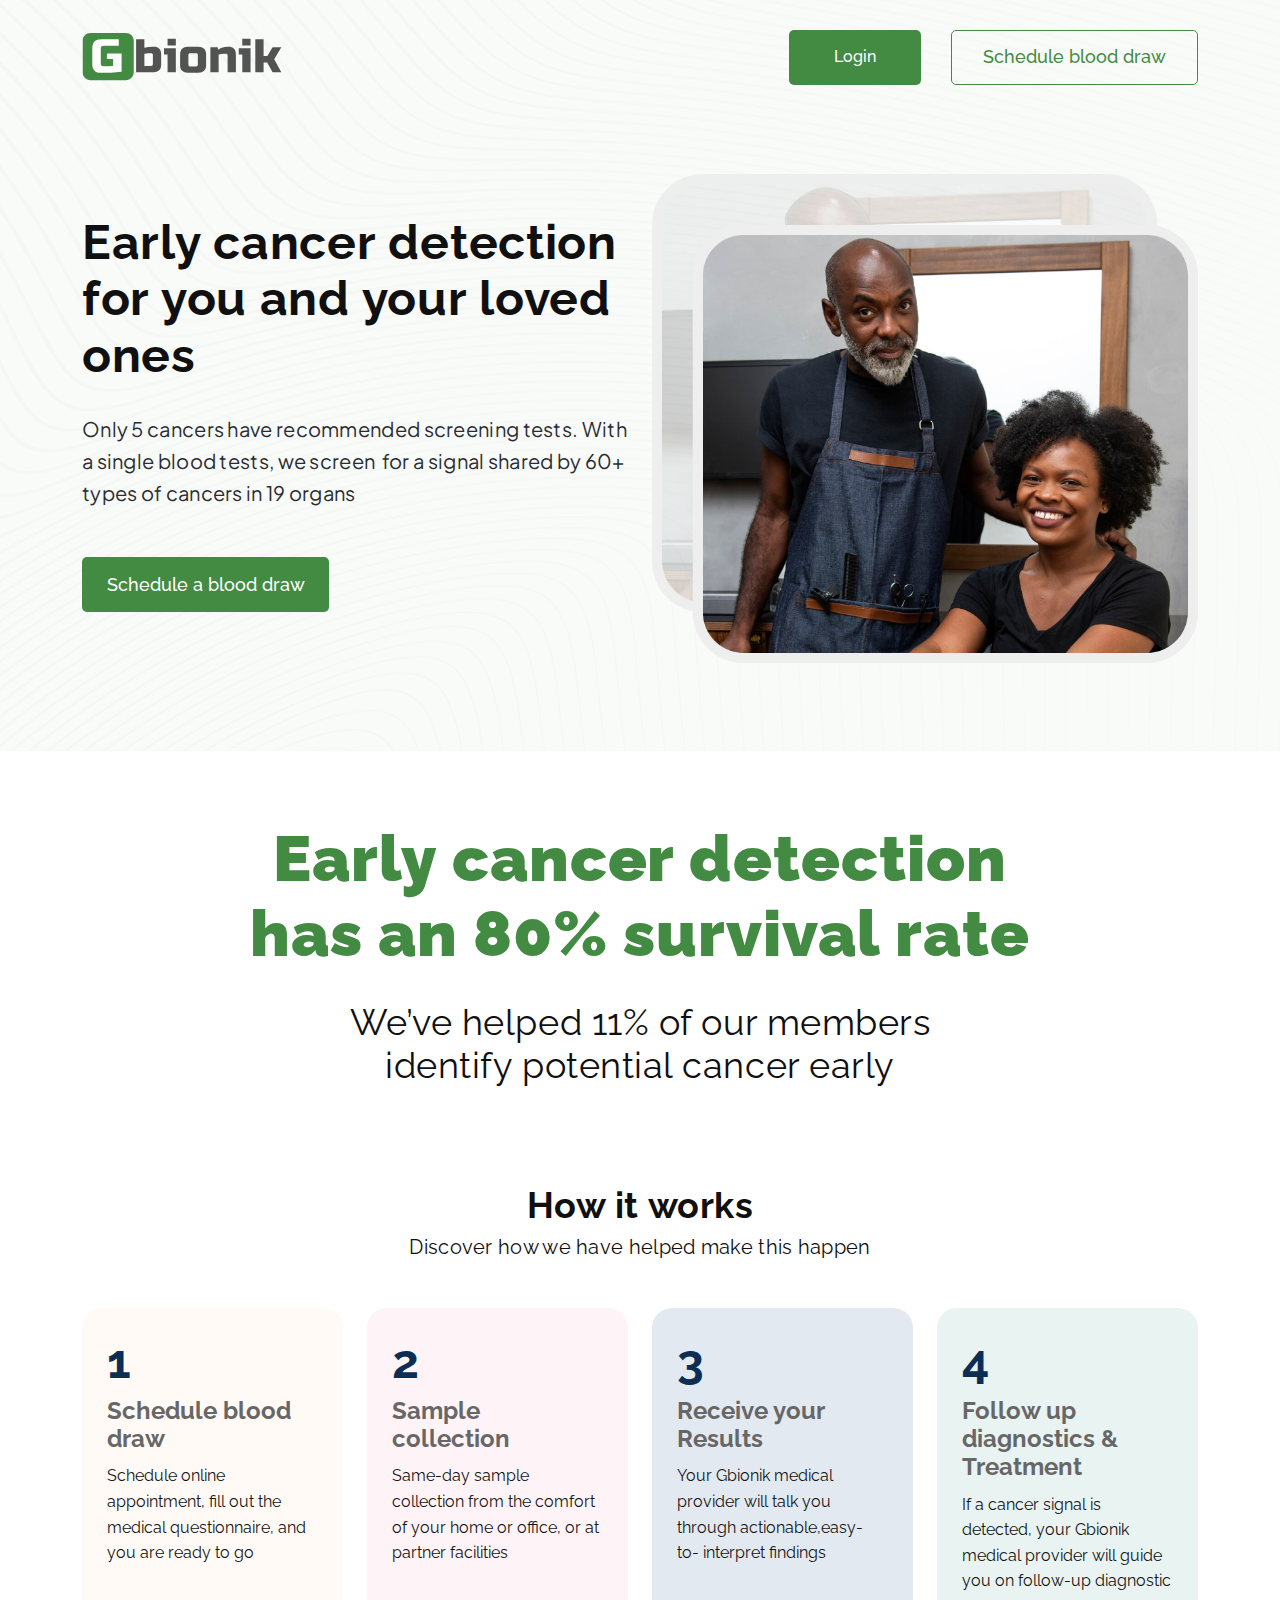
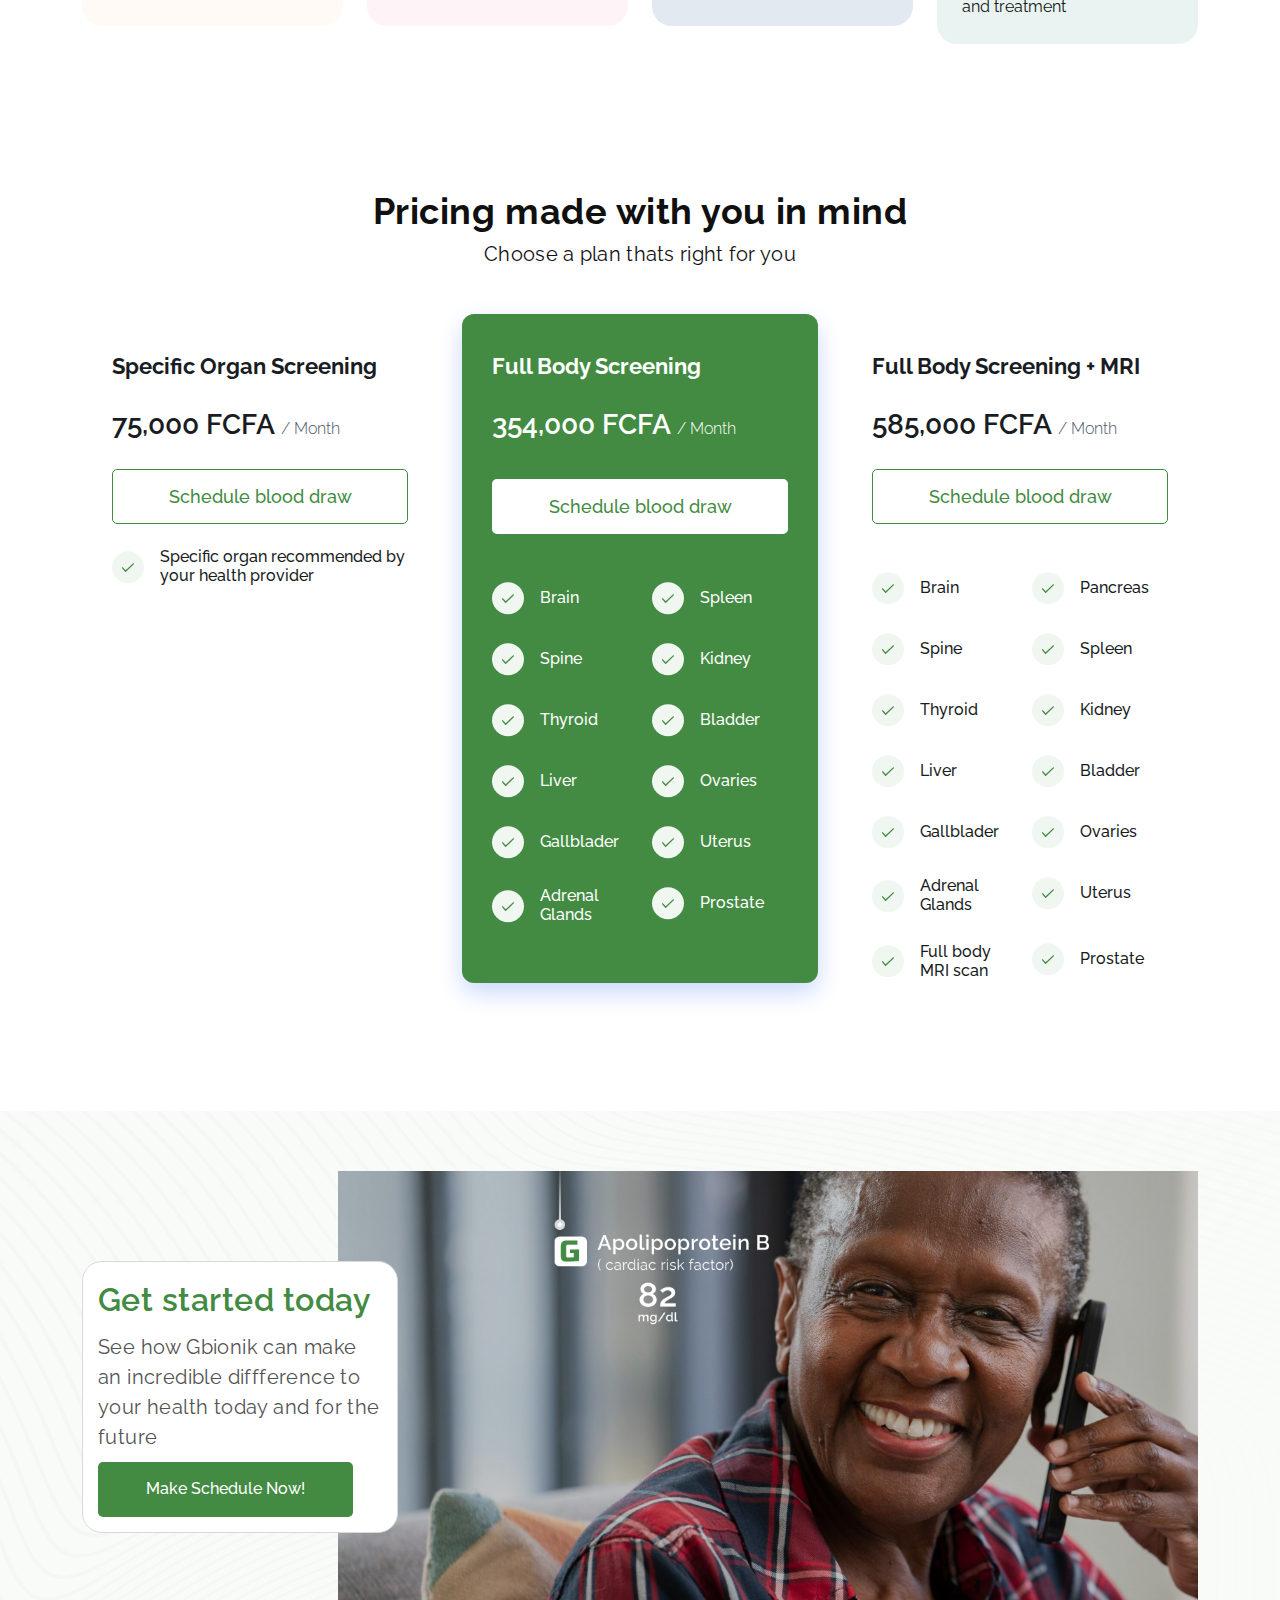
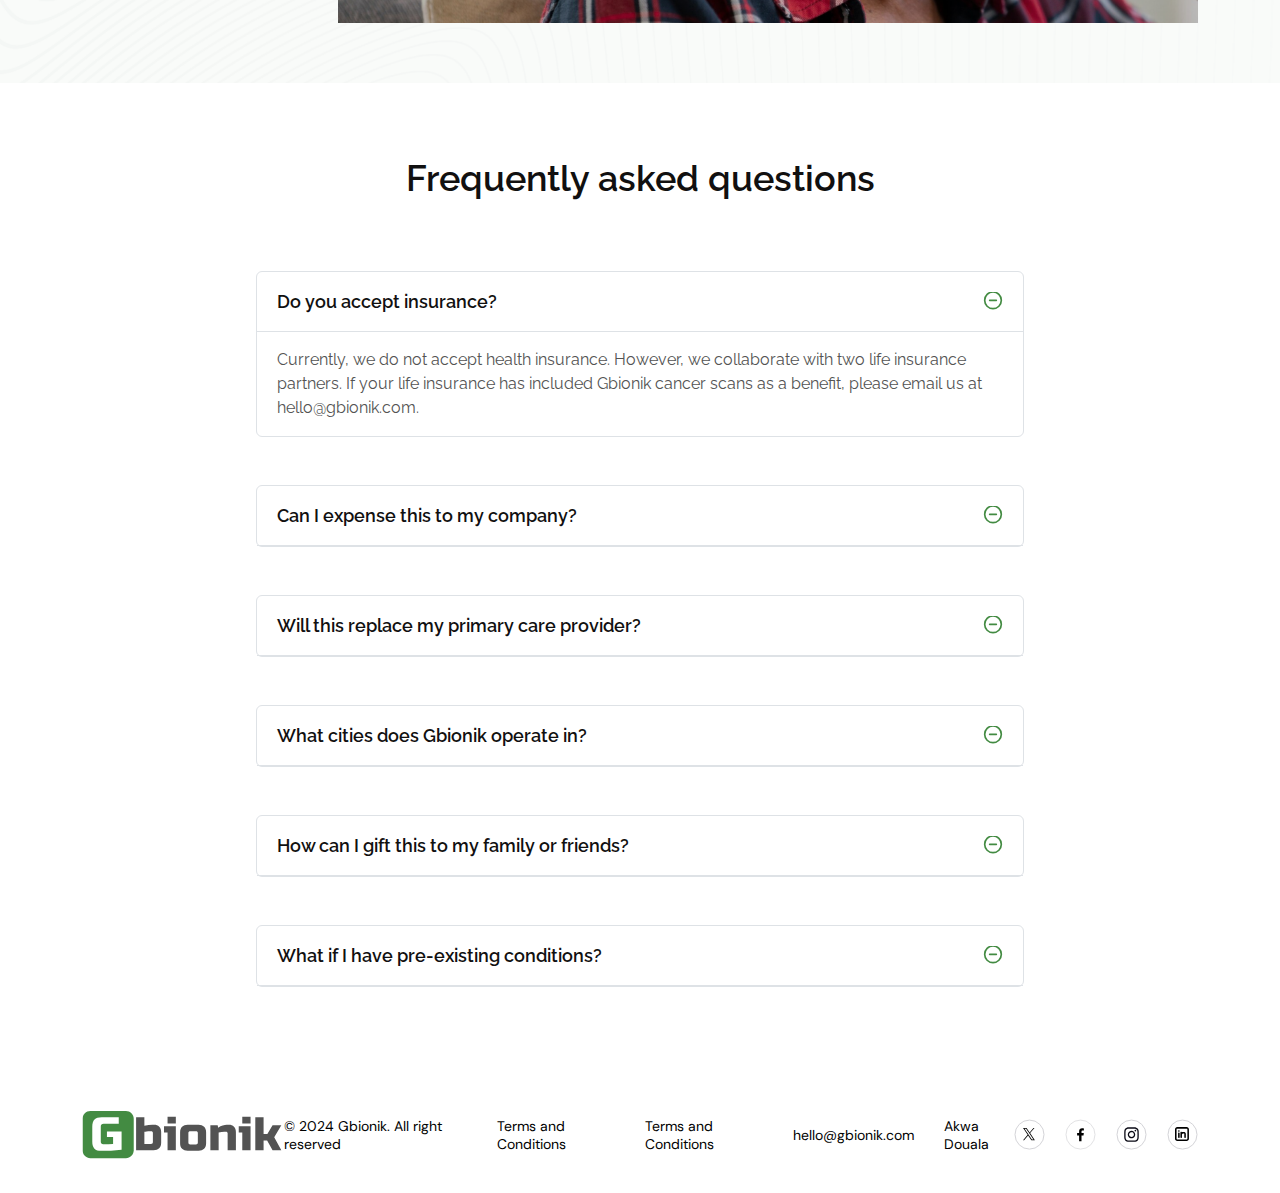
==== commit 798d36ba: "day" ====
--- a/index.html
+++ b/index.html
@@ -4,7 +4,13 @@
     <head>
         <meta charset="utf-8">
         <meta name="viewport" content="width=device-width, initial-scale=1">
-        <title>Bootstrap demo</title>
+        <title>Gbionik-Early cancer detection for you and your loved ones</title>
+        <link rel="apple-touch-icon" sizes="180x180" href="./assets/images/apple-touch-icon.png">
+        <link rel="icon" type="image/png" sizes="32x32" href="./assets/images/favicon-32x32.png">
+        <link rel="icon" type="image/png" sizes="16x16" href="./assets/images/favicon-16x16.png">
+        <link rel="manifest" href="/site.webmanifest">
+        <meta name="msapplication-TileColor" content="#da532c">
+        <meta name="theme-color" content="#ffffff">
         <link href="https://cdn.jsdelivr.net/npm/bootstrap@5.3.3/dist/css/bootstrap.min.css" rel="stylesheet"
             integrity="sha384-QWTKZyjpPEjISv5WaRU9OFeRpok6YctnYmDr5pNlyT2bRjXh0JMhjY6hW+ALEwIH" crossorigin="anonymous">
         <link rel="preconnect" href="https://fonts.googleapis.com">
@@ -236,7 +242,7 @@
                                 <div class="spec-white">Full Body Screening</div>
 
                                 <div class="pricss-white mt-2">354,000 FCFA
-                                    <span class="month">/ Month</span>
+                                    <span class="month-white">/ Month</span>
                                 </div>
                                 <div class="mt-3">
                                     <a href="schedule.html">
--- a/assets/stylesheet/style.css
+++ b/assets/stylesheet/style.css
@@ -5,6 +5,20 @@
   /* align-items: center; */
   width: 100%;
   gap: 30px;
+}
+.Login5 {
+  font-family: Raleway;
+  font-size: 16px;
+  font-weight: 500;
+  line-height: 18.78px;
+  text-align: center;
+  background: #ffffff;
+  width: 182px;
+  height: 55px;
+  border-radius: 5px;
+  border: none;
+  background: #438b42;
+  color: #ffffff;
 }
 .Login {
   font-family: Raleway;
@@ -289,6 +303,14 @@
   line-height: 18.78px;
   text-align: left;
   color: #4b5768;
+}
+.month-white {
+  font-family: Raleway;
+  font-size: 16px;
+  font-weight: 300;
+  line-height: 18.78px;
+  text-align: left;
+  color: #ffffff;
 }
 .fhfie {
   display: flex;
@@ -566,6 +588,38 @@
 .fhyeeu {
   margin-bottom: 40px;
 }
+.Login2[disabled] {
+  background-color: #d3d3d3;
+  cursor: not-allowed;
+}
+.succs {
+  font-family: Raleway;
+  font-size: 24px;
+  font-weight: 600;
+  line-height: 28.18px;
+  text-align: center;
+  color: #000000;
+  margin-top: 20px;
+}
+.yourwss {
+  font-family: Raleway;
+  font-size: 16px;
+  font-weight: 400;
+  line-height: 25.6px;
+  text-align: center;
+  color: #767676;
+  margin-top: 20px;
+  width: 80%;
+}
+.djueuo {
+  font-family: Raleway;
+  font-size: 20px;
+  font-weight: 700;
+  line-height: 25.6px;
+  text-align: center;
+  margin-top: 10px;
+  color: #111010;
+}
 @media screen and (max-width: 991px) {
   .barrq {
     width: 90%;
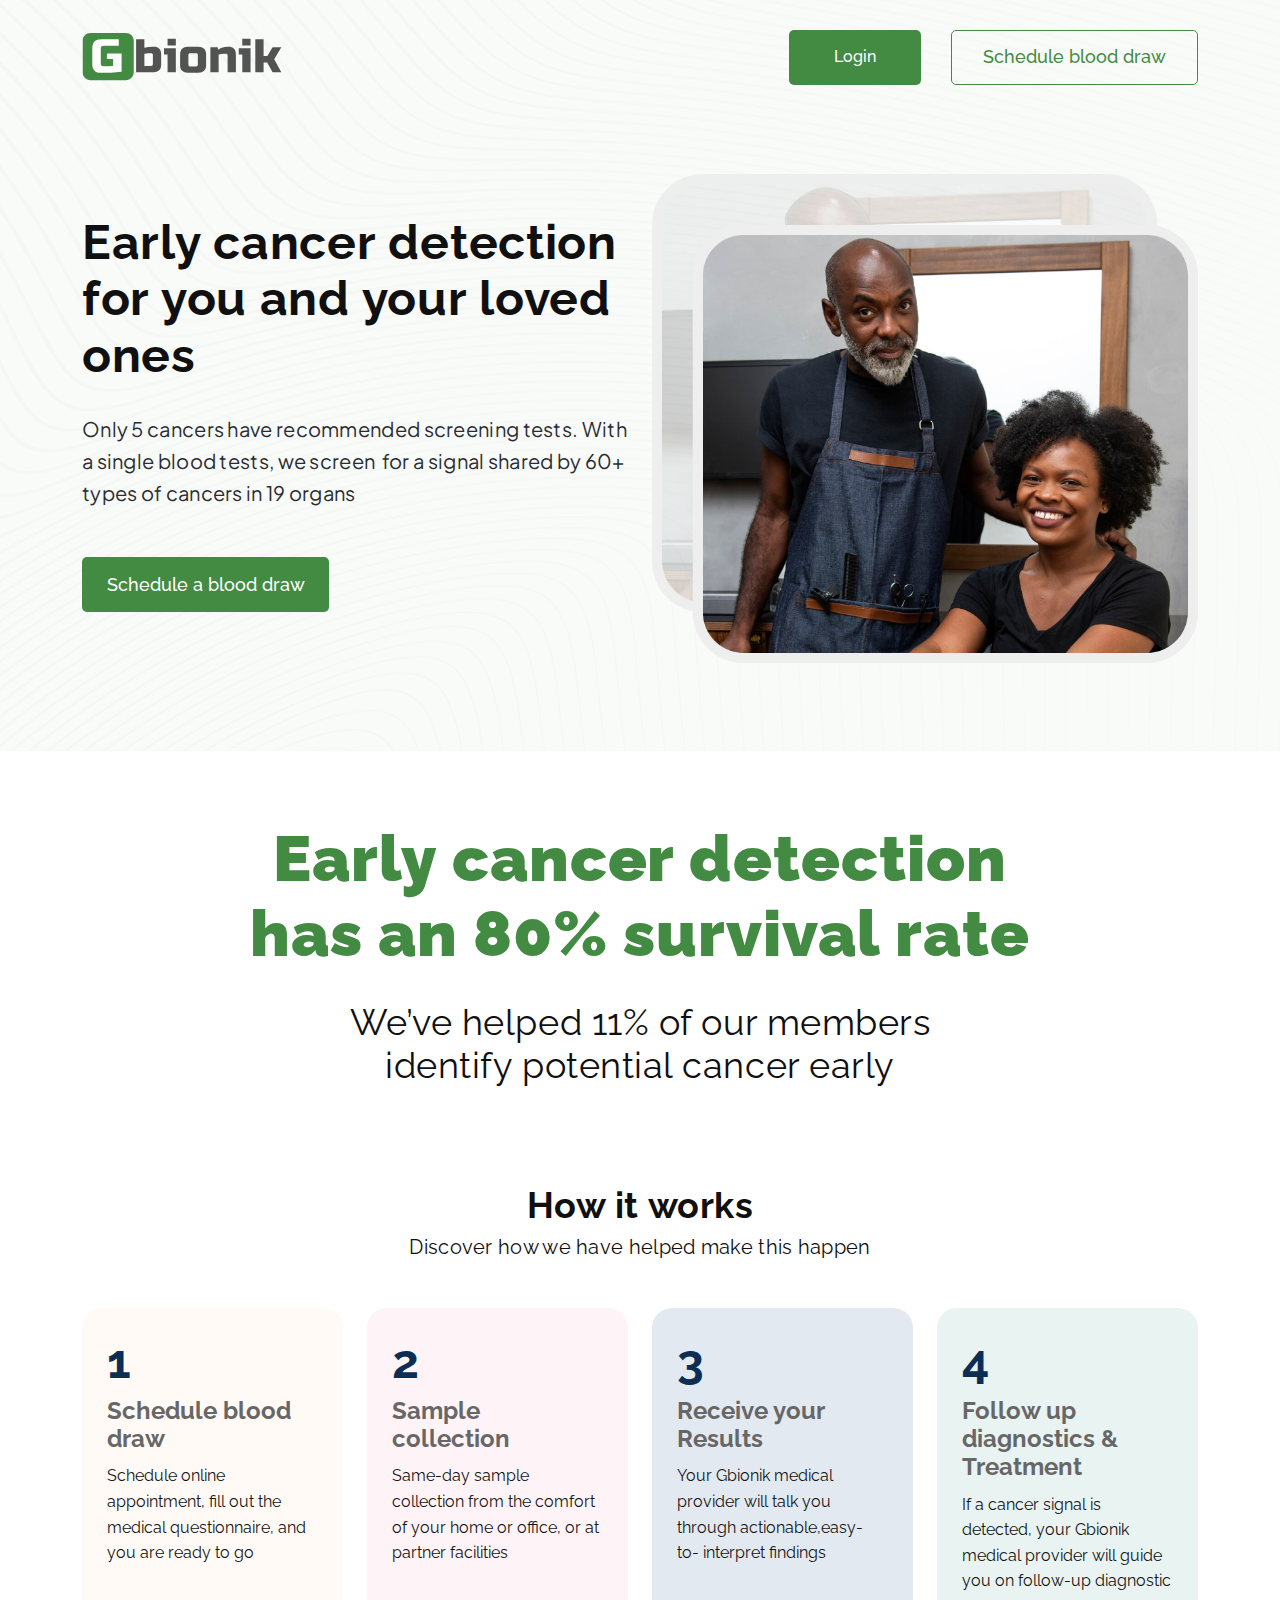
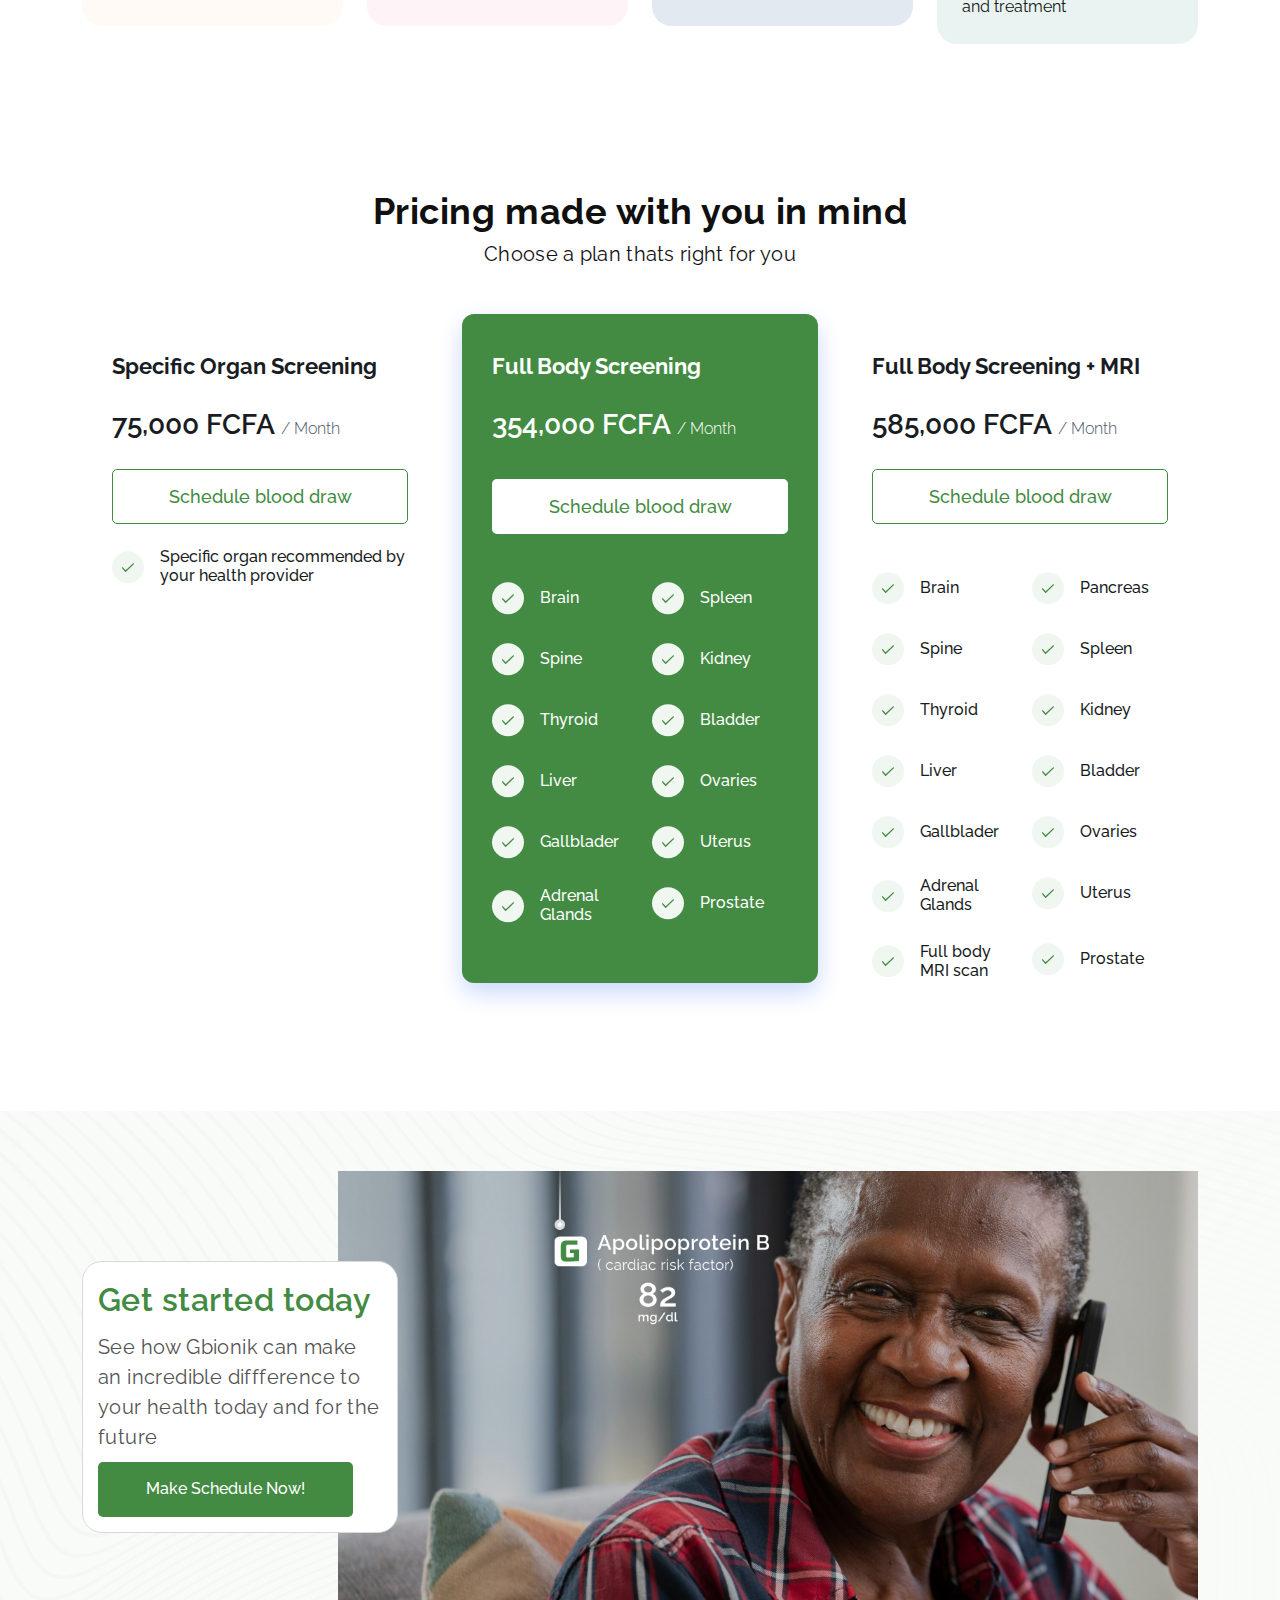
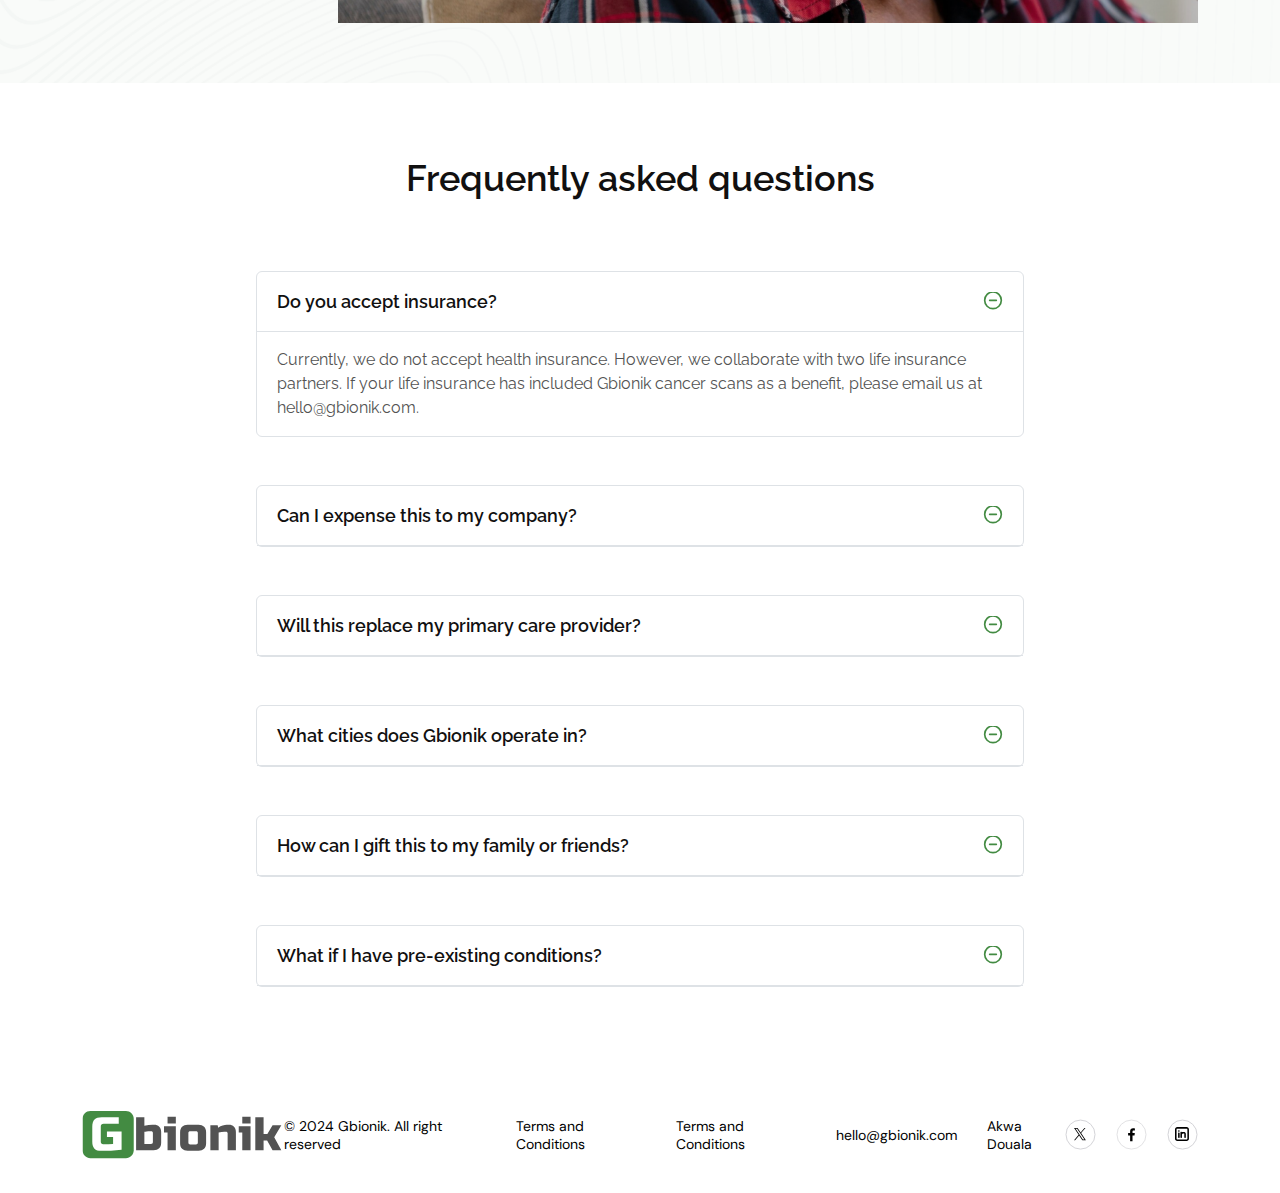
==== commit 36722365: "fdi" ====
--- a/index.html
+++ b/index.html
@@ -927,45 +927,44 @@
                         </div>
                         <div class="">
                             <div class="hmguw">
-                                <div><svg width="31" height="31" viewBox="0 0 31 31" fill="none"
-                                        xmlns="http://www.w3.org/2000/svg">
-                                        <circle cx="15.5" cy="15.5884" r="14.5" stroke="#D4D4D8" />
-                                        <path
-                                            d="M16.0903 14.1195L20.4979 8.95898H19.4532L15.6272 13.4396L12.5699 8.95898H9.04422L13.6668 15.7352L9.04422 21.1465H10.0889L14.1299 16.4143L17.3587 21.1465H20.8844L16.0903 14.1195ZM14.66 15.7944L14.1917 15.1198L10.4649 9.75117H12.0693L15.0762 14.0838L15.5445 14.7585L19.4541 20.3909H17.8497L14.66 15.7944Z"
-                                            fill="black" />
-                                    </svg>
-                                </div>
-                                <div><svg width="31" height="31" viewBox="0 0 31 31" fill="none"
-                                        xmlns="http://www.w3.org/2000/svg">
-                                        <circle cx="15.5" cy="15.5884" r="14.5" fill="white" stroke="#E2E2E4" />
-                                        <path
-                                            d="M14.1165 22.3424V16.3922H12.1141V14.0732H14.1165V12.3631C14.1165 10.3785 15.3286 9.29785 17.099 9.29785C17.9471 9.29785 18.6759 9.36099 18.8883 9.38921V11.4632L17.6604 11.4638C16.6976 11.4638 16.5112 11.9213 16.5112 12.5927V14.0732H18.8075L18.5085 16.3922H16.5112V22.3424H14.1165Z"
-                                            fill="black" />
-                                    </svg>
-
-                                </div>
-                                <div><svg width="31" height="31" viewBox="0 0 31 31" fill="none"
-                                        xmlns="http://www.w3.org/2000/svg">
-                                        <circle cx="15.5" cy="15.5884" r="14.5" stroke="#D4D4D8" />
-                                        <path
-                                            d="M15.5 9.63889C17.4379 9.63889 17.6674 9.64615 18.4329 9.68105C18.8932 9.68669 19.3491 9.77121 19.7809 9.93094C20.0939 10.0517 20.3783 10.2366 20.6155 10.4739C20.8528 10.7112 21.0378 10.9955 21.1585 11.3086C21.3182 11.7403 21.4028 12.1962 21.4084 12.6565C21.443 13.4221 21.4506 13.6516 21.4506 15.5895C21.4506 17.5274 21.4433 17.7569 21.4084 18.5224C21.4028 18.9827 21.3182 19.4386 21.1585 19.8703C21.0378 20.1834 20.8528 20.4677 20.6155 20.705C20.3783 20.9423 20.0939 21.1272 19.7809 21.248C19.3491 21.4077 18.8932 21.4922 18.4329 21.4979C17.6677 21.5324 17.4382 21.54 15.5 21.54C13.5617 21.54 13.3322 21.5328 12.567 21.4979C12.1067 21.4922 11.6508 21.4077 11.2191 21.248C10.906 21.1272 10.6217 20.9423 10.3844 20.705C10.1472 20.4677 9.96219 20.1834 9.84145 19.8703C9.68172 19.4386 9.5972 18.9827 9.59157 18.5224C9.55701 17.7569 9.5494 17.5274 9.5494 15.5895C9.5494 13.6516 9.55666 13.4221 9.59157 12.6565C9.5972 12.1962 9.68172 11.7403 9.84145 11.3086C9.96219 10.9955 10.1472 10.7112 10.3844 10.4739C10.6217 10.2366 10.906 10.0517 11.2191 9.93094C11.6508 9.77121 12.1067 9.68669 12.567 9.68105C13.3326 9.64649 13.5621 9.63889 15.5 9.63889ZM15.5 8.33105C13.5299 8.33105 13.2818 8.33935 12.5076 8.3746C11.9052 8.38659 11.3092 8.50064 10.7449 8.71193C10.2609 8.8943 9.82244 9.1801 9.46023 9.54937C9.09062 9.91171 8.80458 10.3504 8.6221 10.8347C8.41081 11.399 8.29675 11.995 8.28477 12.5974C8.25021 13.3709 8.24191 13.6191 8.24191 15.5891C8.24191 17.5592 8.25021 17.8073 8.28546 18.5815C8.29744 19.1839 8.4115 19.7799 8.62279 20.3442C8.80507 20.8285 9.09087 21.2671 9.46023 21.6296C9.82264 21.9989 10.2613 22.2847 10.7456 22.467C11.3099 22.6783 11.9059 22.7923 12.5083 22.8043C13.2825 22.8389 13.5296 22.8479 15.5007 22.8479C17.4718 22.8479 17.7189 22.8396 18.4931 22.8043C19.0955 22.7923 19.6915 22.6783 20.2557 22.467C20.7377 22.2802 21.1754 21.9948 21.5408 21.6291C21.9063 21.2635 22.1913 20.8256 22.3779 20.3435C22.5891 19.7792 22.7032 19.1832 22.7152 18.5808C22.7497 17.8073 22.758 17.5592 22.758 15.5891C22.758 13.6191 22.7497 13.3709 22.7145 12.5967C22.7025 11.9943 22.5885 11.3983 22.3772 10.834C22.1949 10.3498 21.9091 9.91109 21.5397 9.54868C21.1773 9.17932 20.7386 8.89352 20.2544 8.71124C19.6901 8.49995 19.0941 8.38589 18.4917 8.37391C17.7182 8.33935 17.47 8.33105 15.5 8.33105Z"
-                                            fill="#090914" />
-                                        <path
-                                            d="M15.5015 11.8633C14.7643 11.8633 14.0437 12.0819 13.4308 12.4914C12.8178 12.901 12.3401 13.4831 12.058 14.1641C11.7759 14.8452 11.7021 15.5946 11.8459 16.3176C11.9897 17.0406 12.3447 17.7047 12.8659 18.226C13.3872 18.7472 14.0513 19.1022 14.7743 19.246C15.4973 19.3899 16.2467 19.316 16.9278 19.0339C17.6089 18.7518 18.191 18.2741 18.6005 17.6612C19.0101 17.0483 19.2287 16.3276 19.2287 15.5905C19.2287 14.602 18.836 13.6539 18.137 12.9549C17.438 12.256 16.49 11.8633 15.5015 11.8633ZM15.5015 18.0098C15.023 18.0098 14.5552 17.8679 14.1573 17.6021C13.7595 17.3362 13.4494 16.9584 13.2663 16.5163C13.0832 16.0742 13.0352 15.5878 13.1286 15.1185C13.222 14.6492 13.4524 14.2181 13.7907 13.8797C14.1291 13.5414 14.5602 13.311 15.0295 13.2176C15.4988 13.1243 15.9852 13.1722 16.4273 13.3553C16.8694 13.5384 17.2472 13.8485 17.5131 14.2463C17.7789 14.6442 17.9208 15.112 17.9208 15.5905C17.9208 16.2321 17.6659 16.8475 17.2122 17.3012C16.7585 17.7549 16.1431 18.0098 15.5015 18.0098Z"
-                                            fill="#090914" />
-                                        <path
-                                            d="M19.3752 12.5862C19.8562 12.5862 20.2461 12.1962 20.2461 11.7152C20.2461 11.2342 19.8562 10.8442 19.3752 10.8442C18.8941 10.8442 18.5042 11.2342 18.5042 11.7152C18.5042 12.1962 18.8941 12.5862 19.3752 12.5862Z"
-                                            fill="#090914" />
-                                    </svg>
-
-                                </div>
-                                <div><svg width="31" height="31" viewBox="0 0 31 31" fill="none"
-                                        xmlns="http://www.w3.org/2000/svg">
-                                        <circle cx="15.5" cy="15.5884" r="14.5" stroke="#D4D4D8" />
-                                        <path
-                                            d="M19.6071 8.08838C20.2228 8.08838 20.8133 8.33296 21.2486 8.76831C21.684 9.20366 21.9286 9.79413 21.9286 10.4098V19.6955C21.9286 20.3112 21.684 20.9017 21.2486 21.337C20.8133 21.7724 20.2228 22.017 19.6071 22.017H10.3214C9.70575 22.017 9.11528 21.7724 8.67993 21.337C8.24458 20.9017 8 20.3112 8 19.6955V10.4098C8 9.79413 8.24458 9.20366 8.67993 8.76831C9.11528 8.33296 9.70575 8.08838 10.3214 8.08838H19.6071ZM19.6071 9.636H10.3214C10.1162 9.636 9.91938 9.71752 9.77426 9.86264C9.62915 10.0078 9.54762 10.2046 9.54762 10.4098V19.6955C9.54762 19.9007 9.62915 20.0976 9.77426 20.2427C9.91938 20.3878 10.1162 20.4693 10.3214 20.4693H19.6071C19.8124 20.4693 20.0092 20.3878 20.1543 20.2427C20.2994 20.0976 20.381 19.9007 20.381 19.6955V10.4098C20.381 10.2046 20.2994 10.0078 20.1543 9.86264C20.0092 9.71752 19.8124 9.636 19.6071 9.636ZM11.869 13.505C12.0586 13.5051 12.2415 13.5747 12.3831 13.7006C12.5248 13.8265 12.6153 14.0001 12.6374 14.1883L12.6429 14.2789V18.1479C12.6426 18.3451 12.5671 18.5348 12.4317 18.6782C12.2963 18.8217 12.1113 18.908 11.9144 18.9195C11.7175 18.9311 11.5236 18.867 11.3724 18.7404C11.2211 18.6138 11.1239 18.4343 11.1007 18.2384L11.0952 18.1479V14.2789C11.0952 14.0736 11.1768 13.8768 11.3219 13.7317C11.467 13.5866 11.6638 13.505 11.869 13.505ZM14.1905 12.7312C14.3717 12.7312 14.5472 12.7948 14.6863 12.9109C14.8255 13.027 14.9195 13.1882 14.9519 13.3665C15.1076 13.2762 15.2686 13.1954 15.434 13.1243C15.9501 12.9038 16.7232 12.7823 17.4211 13.0013C17.7871 13.1174 18.1547 13.334 18.4271 13.7031C18.6708 14.032 18.8024 14.4321 18.8287 14.8817L18.8333 15.0527V18.1479C18.8331 18.3451 18.7576 18.5348 18.6222 18.6782C18.4868 18.8217 18.3018 18.908 18.1049 18.9195C17.908 18.9311 17.7141 18.867 17.5629 18.7404C17.4116 18.6138 17.3144 18.4343 17.2911 18.2384L17.2857 18.1479V15.0527C17.2857 14.7973 17.2238 14.6781 17.1836 14.6232C17.1258 14.5514 17.0462 14.5003 16.9568 14.4777C16.6876 14.3926 16.2999 14.4375 16.0422 14.5474C15.6553 14.713 15.3009 14.973 15.0595 15.2136L14.9643 15.3158V18.1479C14.9641 18.3451 14.8885 18.5348 14.7532 18.6782C14.6178 18.8217 14.4327 18.908 14.2358 18.9195C14.0389 18.9311 13.8451 18.867 13.6938 18.7404C13.5426 18.6138 13.4454 18.4343 13.4221 18.2384L13.4167 18.1479V13.505C13.4167 13.2998 13.4982 13.103 13.6433 12.9579C13.7884 12.8128 13.9852 12.7312 14.1905 12.7312ZM11.869 11.1836C12.0743 11.1836 12.2711 11.2651 12.4162 11.4103C12.5613 11.5554 12.6429 11.7522 12.6429 11.9574C12.6429 12.1627 12.5613 12.3595 12.4162 12.5046C12.2711 12.6497 12.0743 12.7312 11.869 12.7312C11.6638 12.7312 11.467 12.6497 11.3219 12.5046C11.1768 12.3595 11.0952 12.1627 11.0952 11.9574C11.0952 11.7522 11.1768 11.5554 11.3219 11.4103C11.467 11.2651 11.6638 11.1836 11.869 11.1836Z"
-                                            fill="black" />
-                                    </svg>
+                                <div><a href="https://twitter.com/garrick_gbionik" target="_blank"
+                                        rel="noopener noreferrer">
+                                        <svg width="31" height="31" viewBox="0 0 31 31" fill="none"
+                                            xmlns="http://www.w3.org/2000/svg">
+                                            <circle cx="15.5" cy="15.5884" r="14.5" stroke="#D4D4D8" />
+                                            <path
+                                                d="M16.0903 14.1195L20.4979 8.95898H19.4532L15.6272 13.4396L12.5699 8.95898H9.04422L13.6668 15.7352L9.04422 21.1465H10.0889L14.1299 16.4143L17.3587 21.1465H20.8844L16.0903 14.1195ZM14.66 15.7944L14.1917 15.1198L10.4649 9.75117H12.0693L15.0762 14.0838L15.5445 14.7585L19.4541 20.3909H17.8497L14.66 15.7944Z"
+                                                fill="black" />
+                                        </svg>
+                                    </a>
+
+
+                                </div>
+                                <div>
+                                    <a href="http://www.facebook.com/Gbionik/Group/" target="_blank"
+                                        rel="noopener noreferrer">
+                                        <svg width="31" height="31" viewBox="0 0 31 31" fill="none"
+                                            xmlns="http://www.w3.org/2000/svg">
+                                            <circle cx="15.5" cy="15.5884" r="14.5" fill="white" stroke="#E2E2E4" />
+                                            <path
+                                                d="M14.1165 22.3424V16.3922H12.1141V14.0732H14.1165V12.3631C14.1165 10.3785 15.3286 9.29785 17.099 9.29785C17.9471 9.29785 18.6759 9.36099 18.8883 9.38921V11.4632L17.6604 11.4638C16.6976 11.4638 16.5112 11.9213 16.5112 12.5927V14.0732H18.8075L18.5085 16.3922H16.5112V22.3424H14.1165Z"
+                                                fill="black" />
+                                        </svg>
+                                    </a>
+                                </div>
+
+                                <div>
+                                    <a href="https://www.linkedin.com/company/gbionik/?originalSubdomain=in"
+                                        target="_blank" rel="noopener noreferrer">
+                                        <svg width="31" height="31" viewBox="0 0 31 31" fill="none"
+                                            xmlns="http://www.w3.org/2000/svg">
+                                            <circle cx="15.5" cy="15.5884" r="14.5" stroke="#D4D4D8" />
+                                            <path
+                                                d="M19.6071 8.08838C20.2228 8.08838 20.8133 8.33296 21.2486 8.76831C21.684 9.20366 21.9286 9.79413 21.9286 10.4098V19.6955C21.9286 20.3112 21.684 20.9017 21.2486 21.337C20.8133 21.7724 20.2228 22.017 19.6071 22.017H10.3214C9.70575 22.017 9.11528 21.7724 8.67993 21.337C8.24458 20.9017 8 20.3112 8 19.6955V10.4098C8 9.79413 8.24458 9.20366 8.67993 8.76831C9.11528 8.33296 9.70575 8.08838 10.3214 8.08838H19.6071ZM19.6071 9.636H10.3214C10.1162 9.636 9.91938 9.71752 9.77426 9.86264C9.62915 10.0078 9.54762 10.2046 9.54762 10.4098V19.6955C9.54762 19.9007 9.62915 20.0976 9.77426 20.2427C9.91938 20.3878 10.1162 20.4693 10.3214 20.4693H19.6071C19.8124 20.4693 20.0092 20.3878 20.1543 20.2427C20.2994 20.0976 20.381 19.9007 20.381 19.6955V10.4098C20.381 10.2046 20.2994 10.0078 20.1543 9.86264C20.0092 9.71752 19.8124 9.636 19.6071 9.636ZM11.869 13.505C12.0586 13.5051 12.2415 13.5747 12.3831 13.7006C12.5248 13.8265 12.6153 14.0001 12.6374 14.1883L12.6429 14.2789V18.1479C12.6426 18.3451 12.5671 18.5348 12.4317 18.6782C12.2963 18.8217 12.1113 18.908 11.9144 18.9195C11.7175 18.9311 11.5236 18.867 11.3724 18.7404C11.2211 18.6138 11.1239 18.4343 11.1007 18.2384L11.0952 18.1479V14.2789C11.0952 14.0736 11.1768 13.8768 11.3219 13.7317C11.467 13.5866 11.6638 13.505 11.869 13.505ZM14.1905 12.7312C14.3717 12.7312 14.5472 12.7948 14.6863 12.9109C14.8255 13.027 14.9195 13.1882 14.9519 13.3665C15.1076 13.2762 15.2686 13.1954 15.434 13.1243C15.9501 12.9038 16.7232 12.7823 17.4211 13.0013C17.7871 13.1174 18.1547 13.334 18.4271 13.7031C18.6708 14.032 18.8024 14.4321 18.8287 14.8817L18.8333 15.0527V18.1479C18.8331 18.3451 18.7576 18.5348 18.6222 18.6782C18.4868 18.8217 18.3018 18.908 18.1049 18.9195C17.908 18.9311 17.7141 18.867 17.5629 18.7404C17.4116 18.6138 17.3144 18.4343 17.2911 18.2384L17.2857 18.1479V15.0527C17.2857 14.7973 17.2238 14.6781 17.1836 14.6232C17.1258 14.5514 17.0462 14.5003 16.9568 14.4777C16.6876 14.3926 16.2999 14.4375 16.0422 14.5474C15.6553 14.713 15.3009 14.973 15.0595 15.2136L14.9643 15.3158V18.1479C14.9641 18.3451 14.8885 18.5348 14.7532 18.6782C14.6178 18.8217 14.4327 18.908 14.2358 18.9195C14.0389 18.9311 13.8451 18.867 13.6938 18.7404C13.5426 18.6138 13.4454 18.4343 13.4221 18.2384L13.4167 18.1479V13.505C13.4167 13.2998 13.4982 13.103 13.6433 12.9579C13.7884 12.8128 13.9852 12.7312 14.1905 12.7312ZM11.869 11.1836C12.0743 11.1836 12.2711 11.2651 12.4162 11.4103C12.5613 11.5554 12.6429 11.7522 12.6429 11.9574C12.6429 12.1627 12.5613 12.3595 12.4162 12.5046C12.2711 12.6497 12.0743 12.7312 11.869 12.7312C11.6638 12.7312 11.467 12.6497 11.3219 12.5046C11.1768 12.3595 11.0952 12.1627 11.0952 11.9574C11.0952 11.7522 11.1768 11.5554 11.3219 11.4103C11.467 11.2651 11.6638 11.1836 11.869 11.1836Z"
+                                                fill="black" />
+                                        </svg>
+                                    </a>
+
 
 
                                 </div>
--- a/assets/stylesheet/style.css
+++ b/assets/stylesheet/style.css
@@ -662,7 +662,7 @@
     width: 100%;
   }
   .dragonloed {
-    width: 400px;
+    width: 90%;
     height: 100%;
     padding: 15px;
     border-radius: 20px;
@@ -682,9 +682,9 @@
   }
   .jduu {
     font-family: Raleway;
-    font-size: 64px;
+    font-size: 40px;
     font-weight: 900;
-    line-height: 75.14px;
+    line-height: 55.14px;
     letter-spacing: 0.015em;
     text-align: center;
     width: 100%;
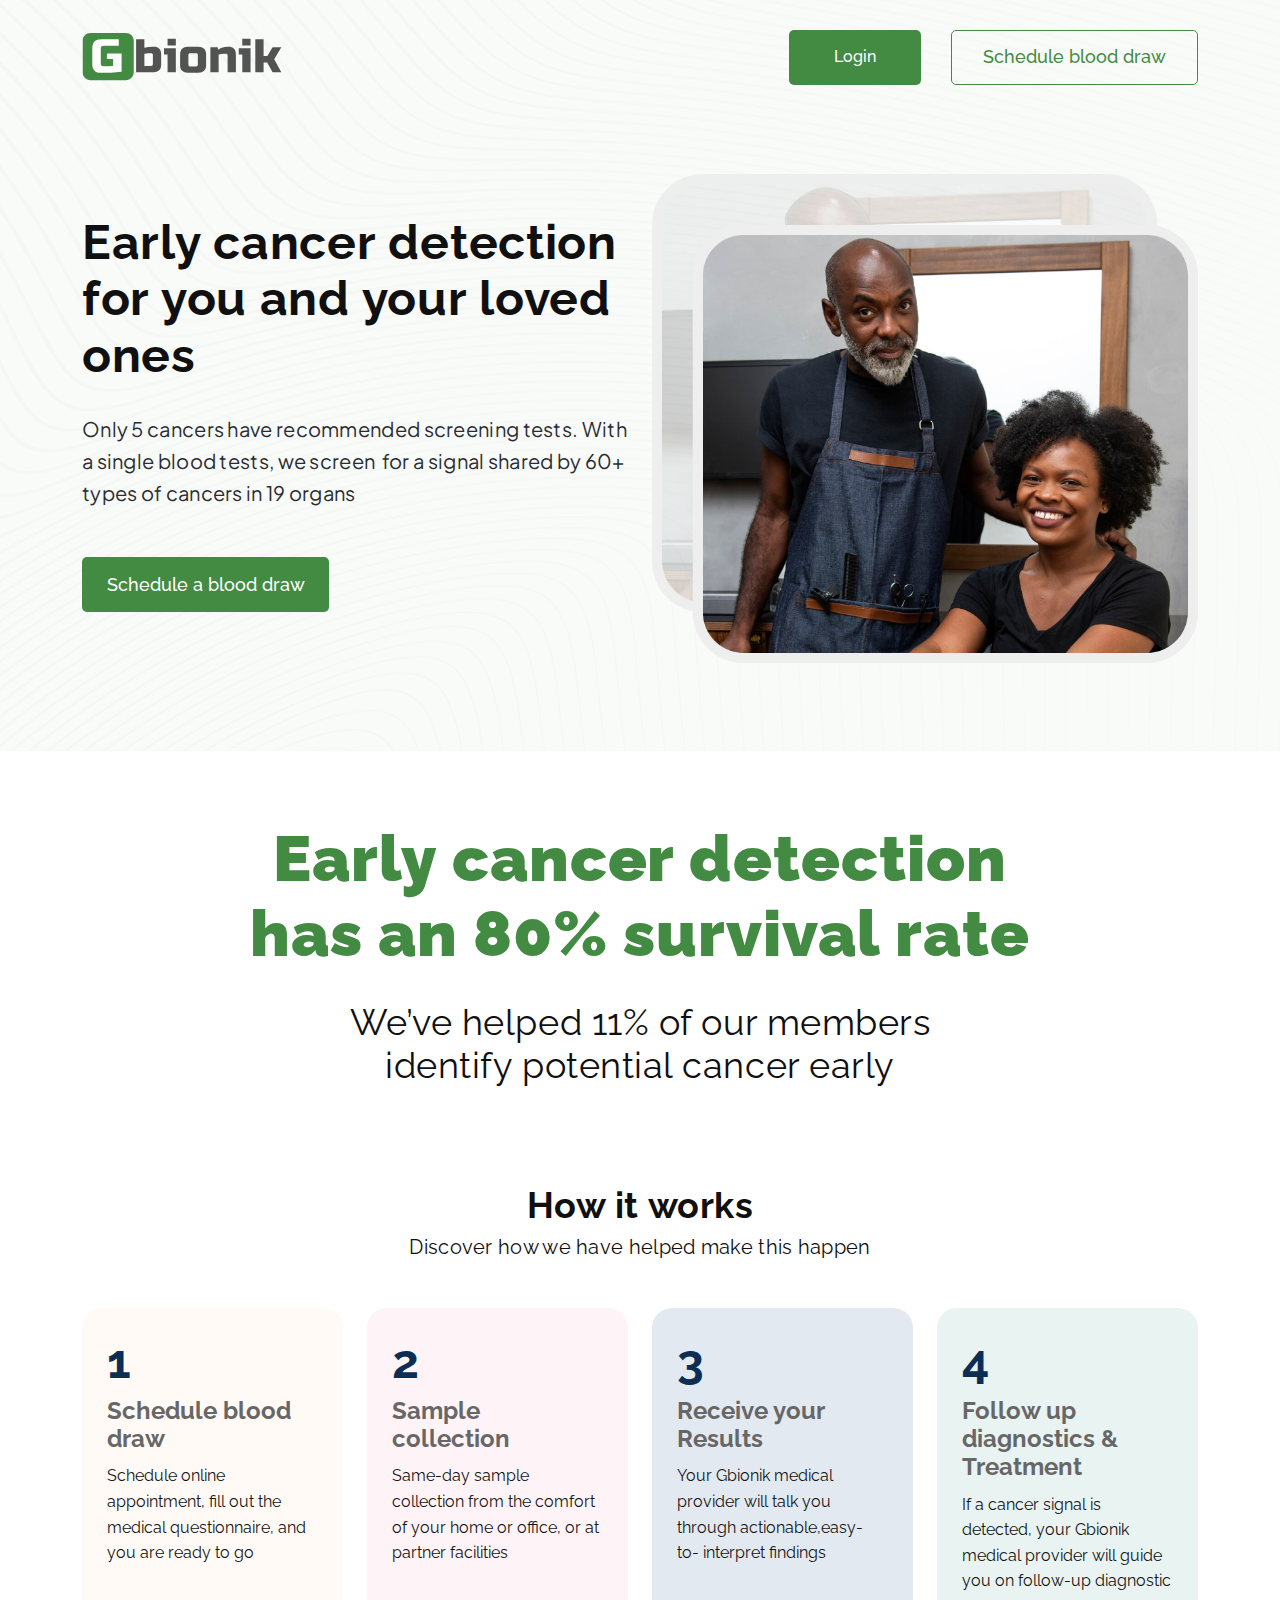
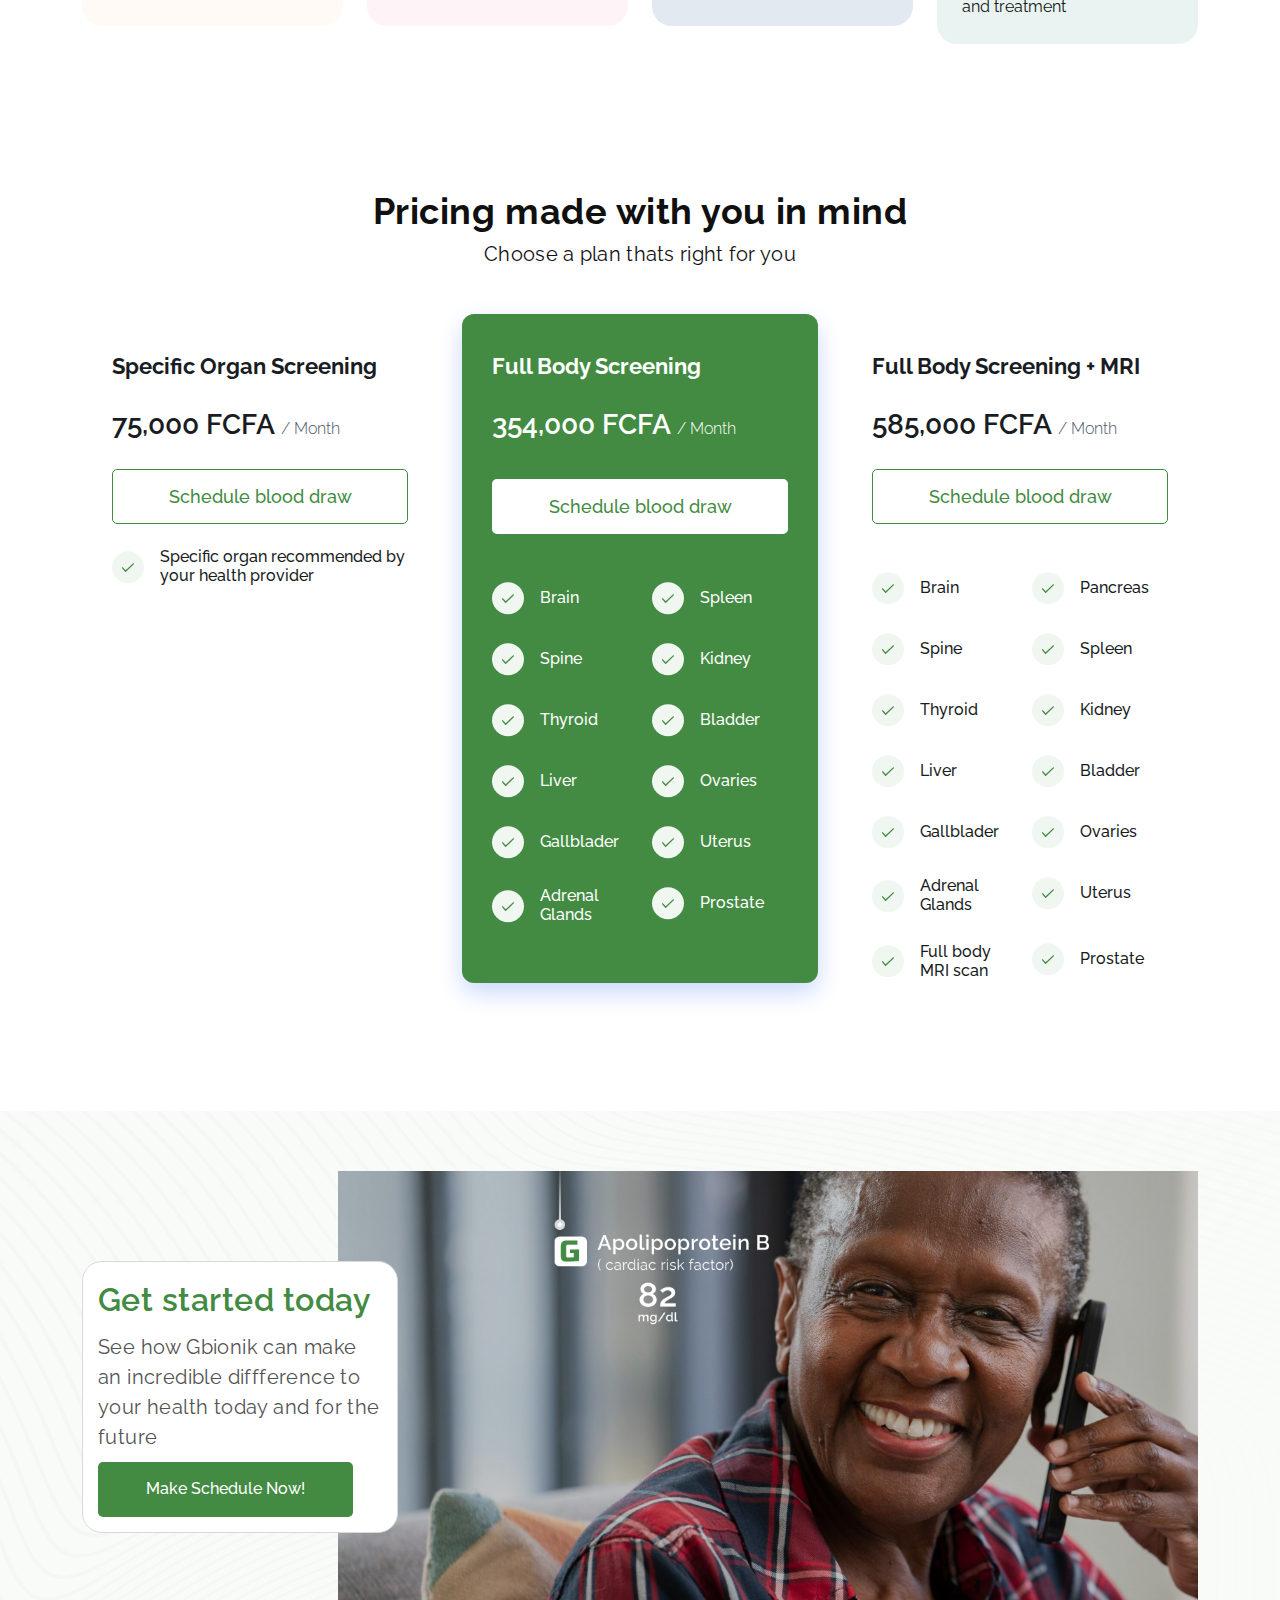
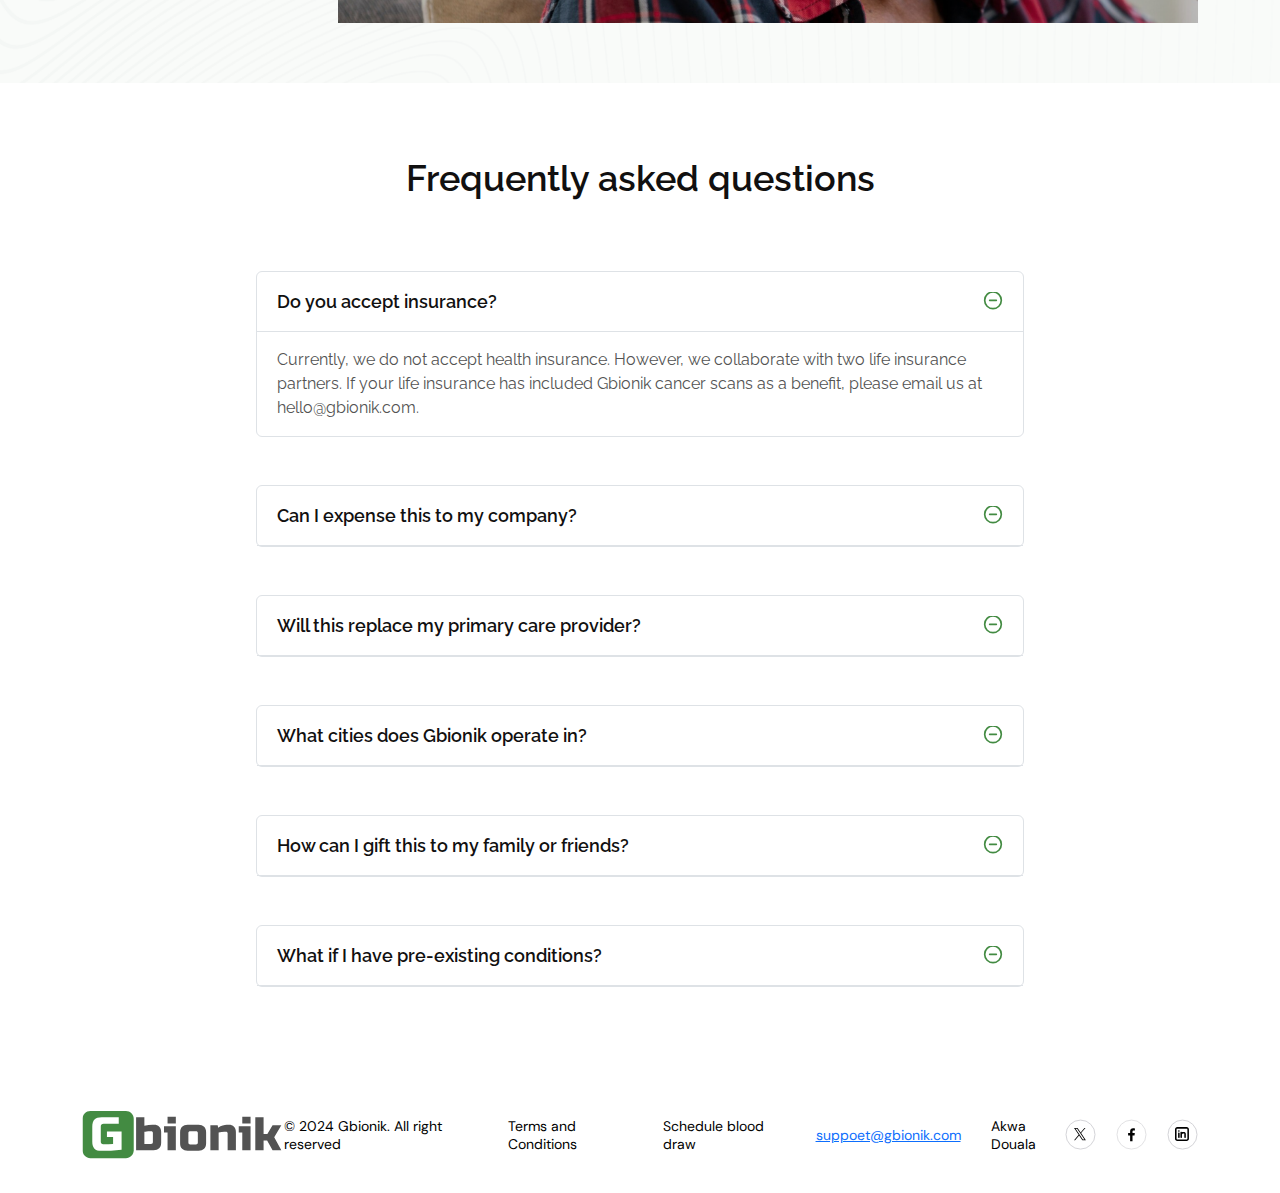
==== commit bd286dee: "dhdh" ====
--- a/index.html
+++ b/index.html
@@ -913,10 +913,11 @@
                                     Terms and Conditions
                                 </div>
                                 <div>
-                                    Terms and Conditions
+                                    Schedule blood draw
                                 </div>
                                 <div>
-                                    hello@gbionik.com
+                                    <a href="mailto:suppoet@gbionik.com">suppoet@gbionik.com</a>
+
                                 </div>
                                 <div>
                                     Akwa Douala
@@ -941,7 +942,7 @@
 
                                 </div>
                                 <div>
-                                    <a href="http://www.facebook.com/Gbionik/Group/" target="_blank"
+                                    <a href="http://www.facebook.com/Gbionik.Group/" target="_blank"
                                         rel="noopener noreferrer">
                                         <svg width="31" height="31" viewBox="0 0 31 31" fill="none"
                                             xmlns="http://www.w3.org/2000/svg">
--- a/assets/stylesheet/style.css
+++ b/assets/stylesheet/style.css
@@ -621,6 +621,46 @@
   color: #111010;
 }
 @media screen and (max-width: 991px) {
+  .wjduya {
+    background-image: url('../images/image\ 3.png');
+    background-position: center;
+    background-size: cover;
+    margin-top: -120px;
+    padding-top: 150px;
+    padding-bottom: 40px;
+  }
+  .hfu {
+    margin-top: 2px !important;
+    /* background-color: red; */
+  }
+  .jass {
+    border-radius: 20px;
+    padding: 25px;
+    min-height: fit-content !important;
+
+    background-color: #fffaf6;
+  }
+  .jass2 {
+    border-radius: 20px;
+    padding: 25px;
+    min-height: fit-content !important;
+
+    background-color: #fef3f6;
+  }
+  .jass3 {
+    border-radius: 20px;
+    padding: 25px;
+    min-height: fit-content !important;
+
+    background-color: #e3e9f1;
+  }
+  .jass4 {
+    border-radius: 20px;
+    padding: 25px;
+    min-height: fit-content !important;
+
+    background-color: #e8f3f2;
+  }
   .barrq {
     width: 90%;
   }
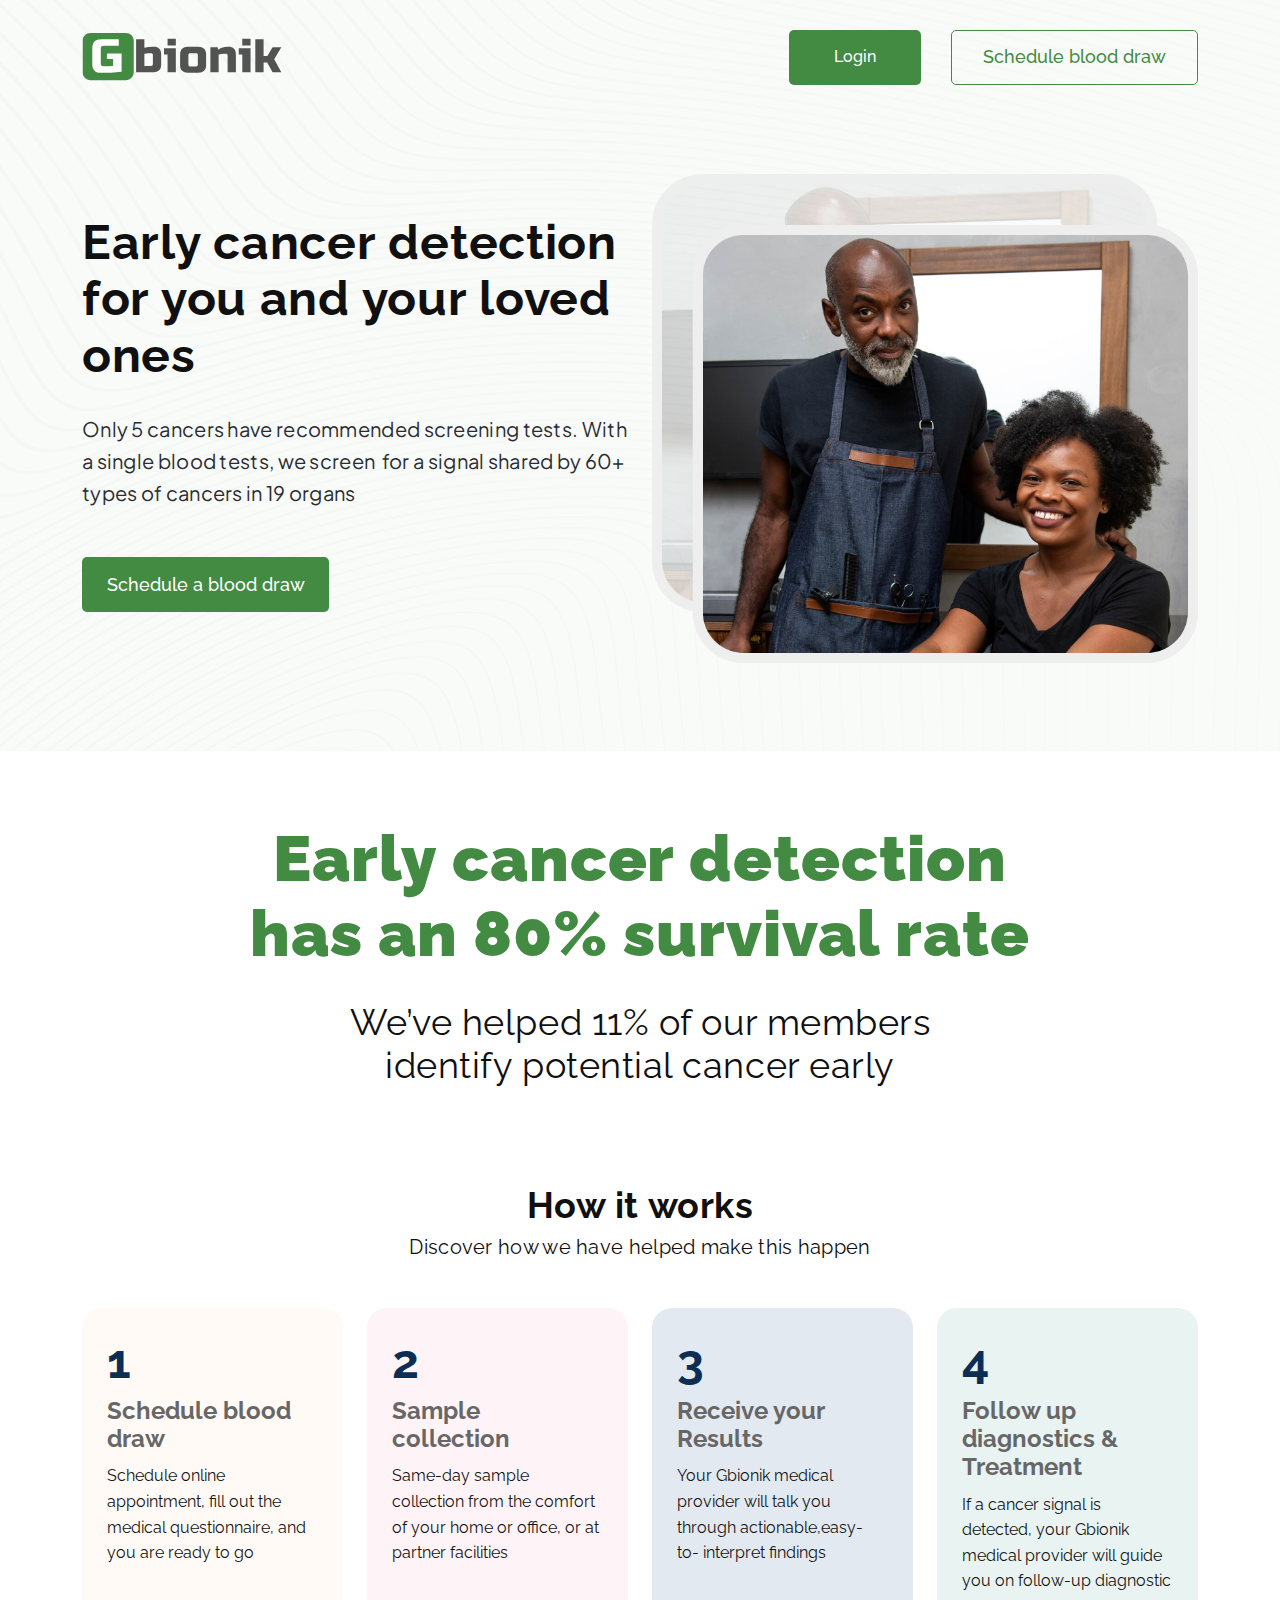
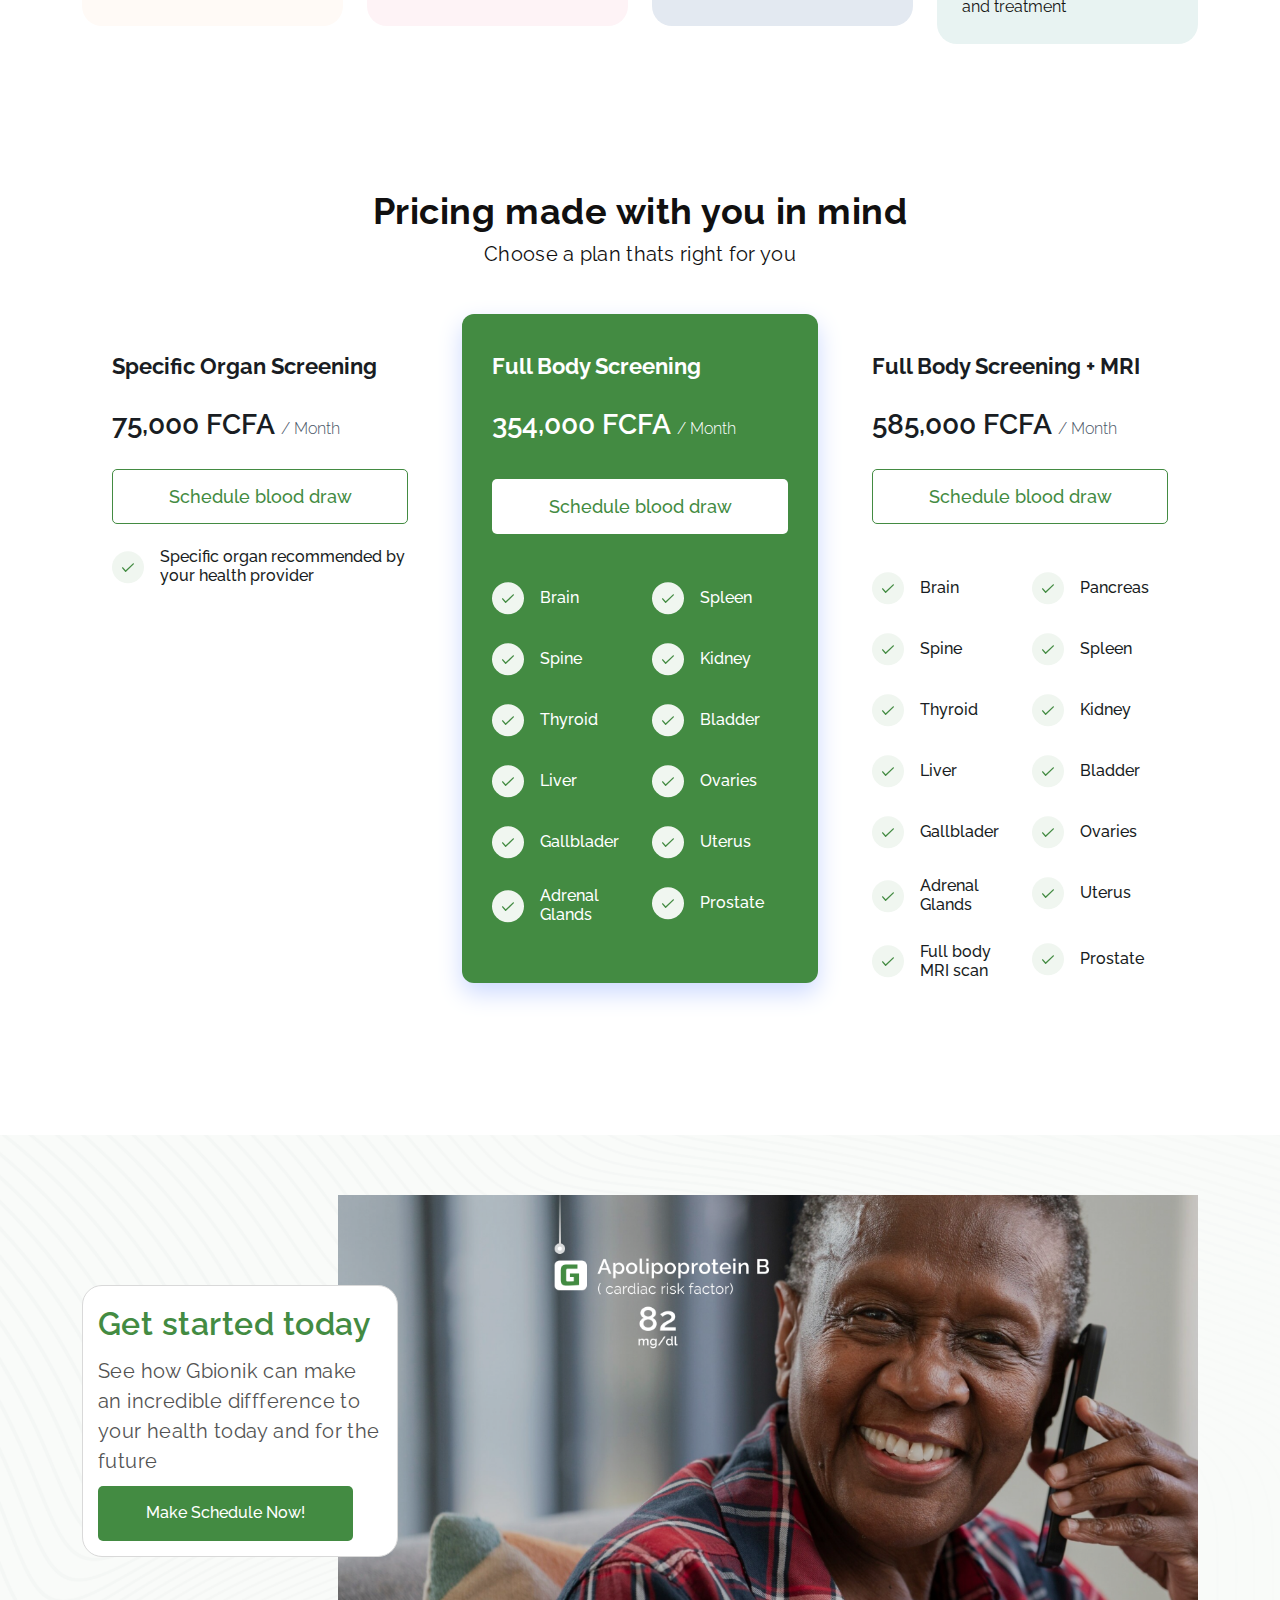
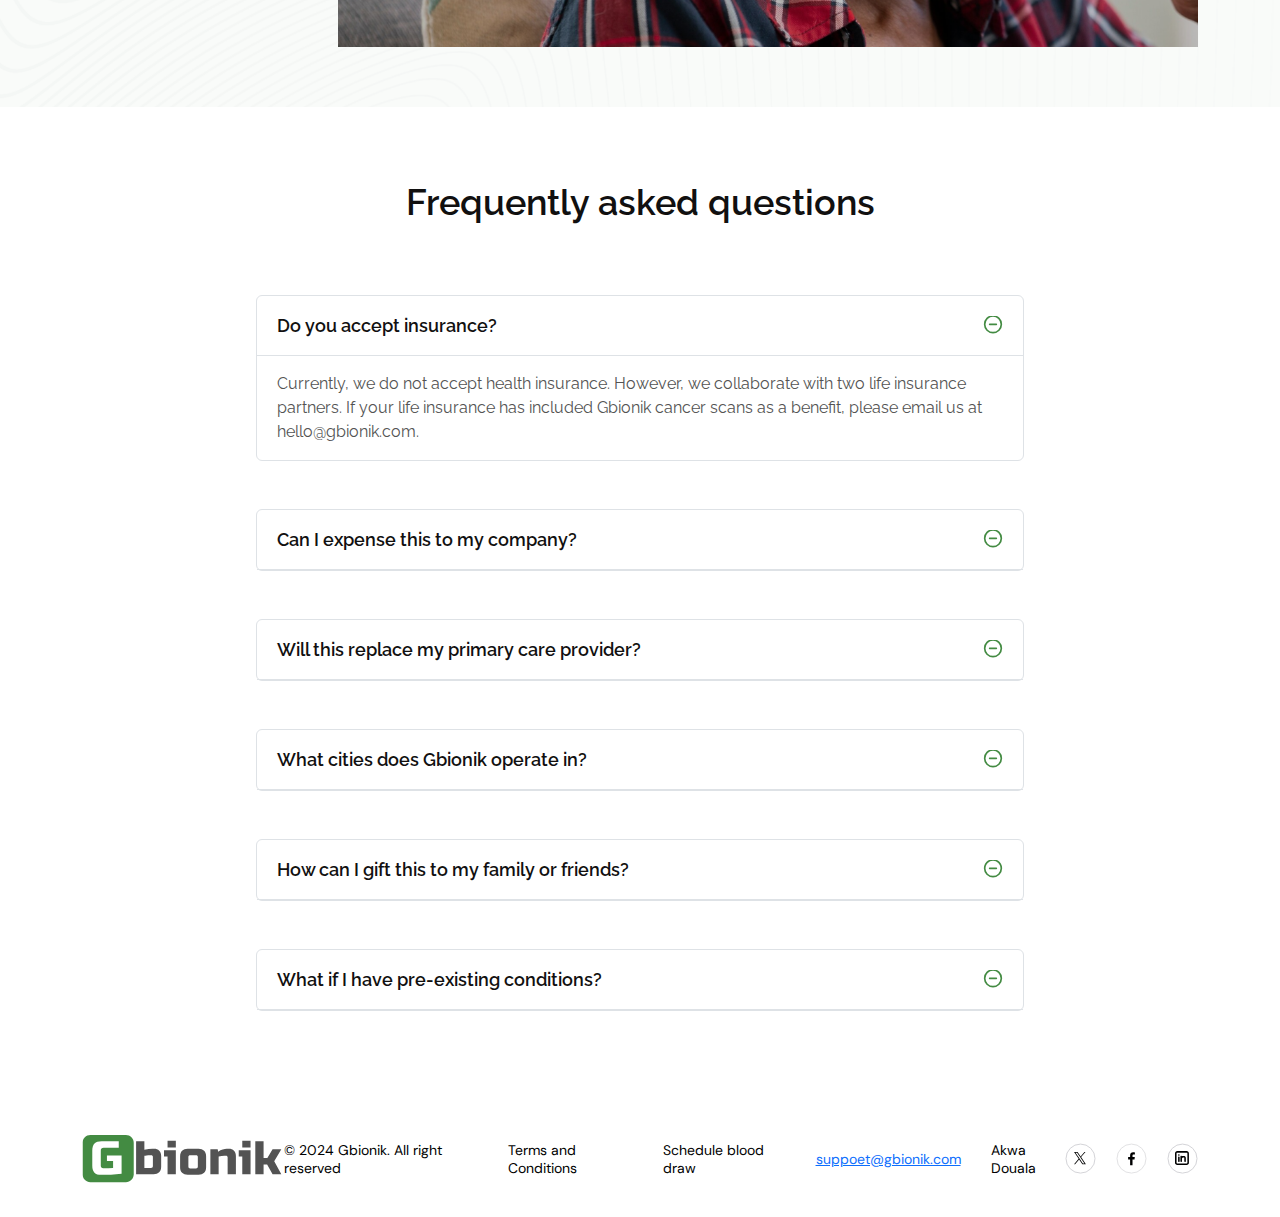
==== commit c8a5e4cb: "done" ====
--- a/index.html
+++ b/index.html
@@ -146,7 +146,7 @@
                                             <span>2</span>
                                         </div>
                                         <div class="second_draw">
-                                            <span>Sample <br> collection</span>
+                                            <span>Sample collection</span>
                                         </div>
                                         <div class="online">
                                             <span>Same-day sample collection from the comfort of your home or office, or
@@ -162,7 +162,7 @@
                                             <span>3</span>
                                         </div>
                                         <div class="second_draw">
-                                            <span>Receive your <br>
+                                            <span>Receive your
                                                 Results</span>
                                         </div>
                                         <div class="online">
@@ -180,7 +180,7 @@
                                             <span>4</span>
                                         </div>
                                         <div class="second_draw">
-                                            <span>Follow up <br> diagnostics & <br> Treatment</span>
+                                            <span>Follow up diagnostics & Treatment</span>
                                         </div>
                                         <div class="online">
                                             <span>If a cancer signal is detected, your Gbionik medical provider will
@@ -207,7 +207,7 @@
                         </div>
                     </div>
                     <div class="row mt-5 mb-5">
-                        <div class="col-12 col-lg-4 mb-4">
+                        <div class="col-12 col-lg-4 mb-5">
                             <div class="sepre">
                                 <div class="spec">Specific Organ Screening</div>
 
@@ -237,7 +237,7 @@
                                 </div>
                             </div>
                         </div>
-                        <div class="col-12 col-lg-4 mb-4">
+                        <div class="col-12 col-lg-4 mb-5">
                             <div class="sepre-green">
                                 <div class="spec-white">Full Body Screening</div>
 
@@ -459,7 +459,7 @@
 
                             </div>
                         </div>
-                        <div class="col-12 col-lg-4 mb-4">
+                        <div class="col-12 col-lg-4 mb-5">
                             <div class="sepre">
                                 <div class="spec">Full Body Screening + MRI</div>
 
--- a/assets/stylesheet/style.css
+++ b/assets/stylesheet/style.css
@@ -621,6 +621,12 @@
   color: #111010;
 }
 @media screen and (max-width: 991px) {
+  .sepre {
+    /* */
+    padding: 30px;
+    min-height: fit-content !important;
+    border-radius: 12px;
+  }
   .wjduya {
     background-image: url('../images/image\ 3.png');
     background-position: center;
@@ -636,29 +642,33 @@
   .jass {
     border-radius: 20px;
     padding: 25px;
-    min-height: fit-content !important;
-
+    min-height: 300px !important;
+    display: flex;
+    align-items: center;
     background-color: #fffaf6;
   }
   .jass2 {
     border-radius: 20px;
     padding: 25px;
-    min-height: fit-content !important;
-
+    min-height: 300px !important;
+    display: flex;
+    align-items: center;
     background-color: #fef3f6;
   }
   .jass3 {
     border-radius: 20px;
     padding: 25px;
-    min-height: fit-content !important;
-
+    min-height: 300px !important;
+    display: flex;
+    align-items: center;
     background-color: #e3e9f1;
   }
   .jass4 {
     border-radius: 20px;
     padding: 25px;
-    min-height: fit-content !important;
-
+    min-height: 300px !important;
+    display: flex;
+    align-items: center;
     background-color: #e8f3f2;
   }
   .barrq {
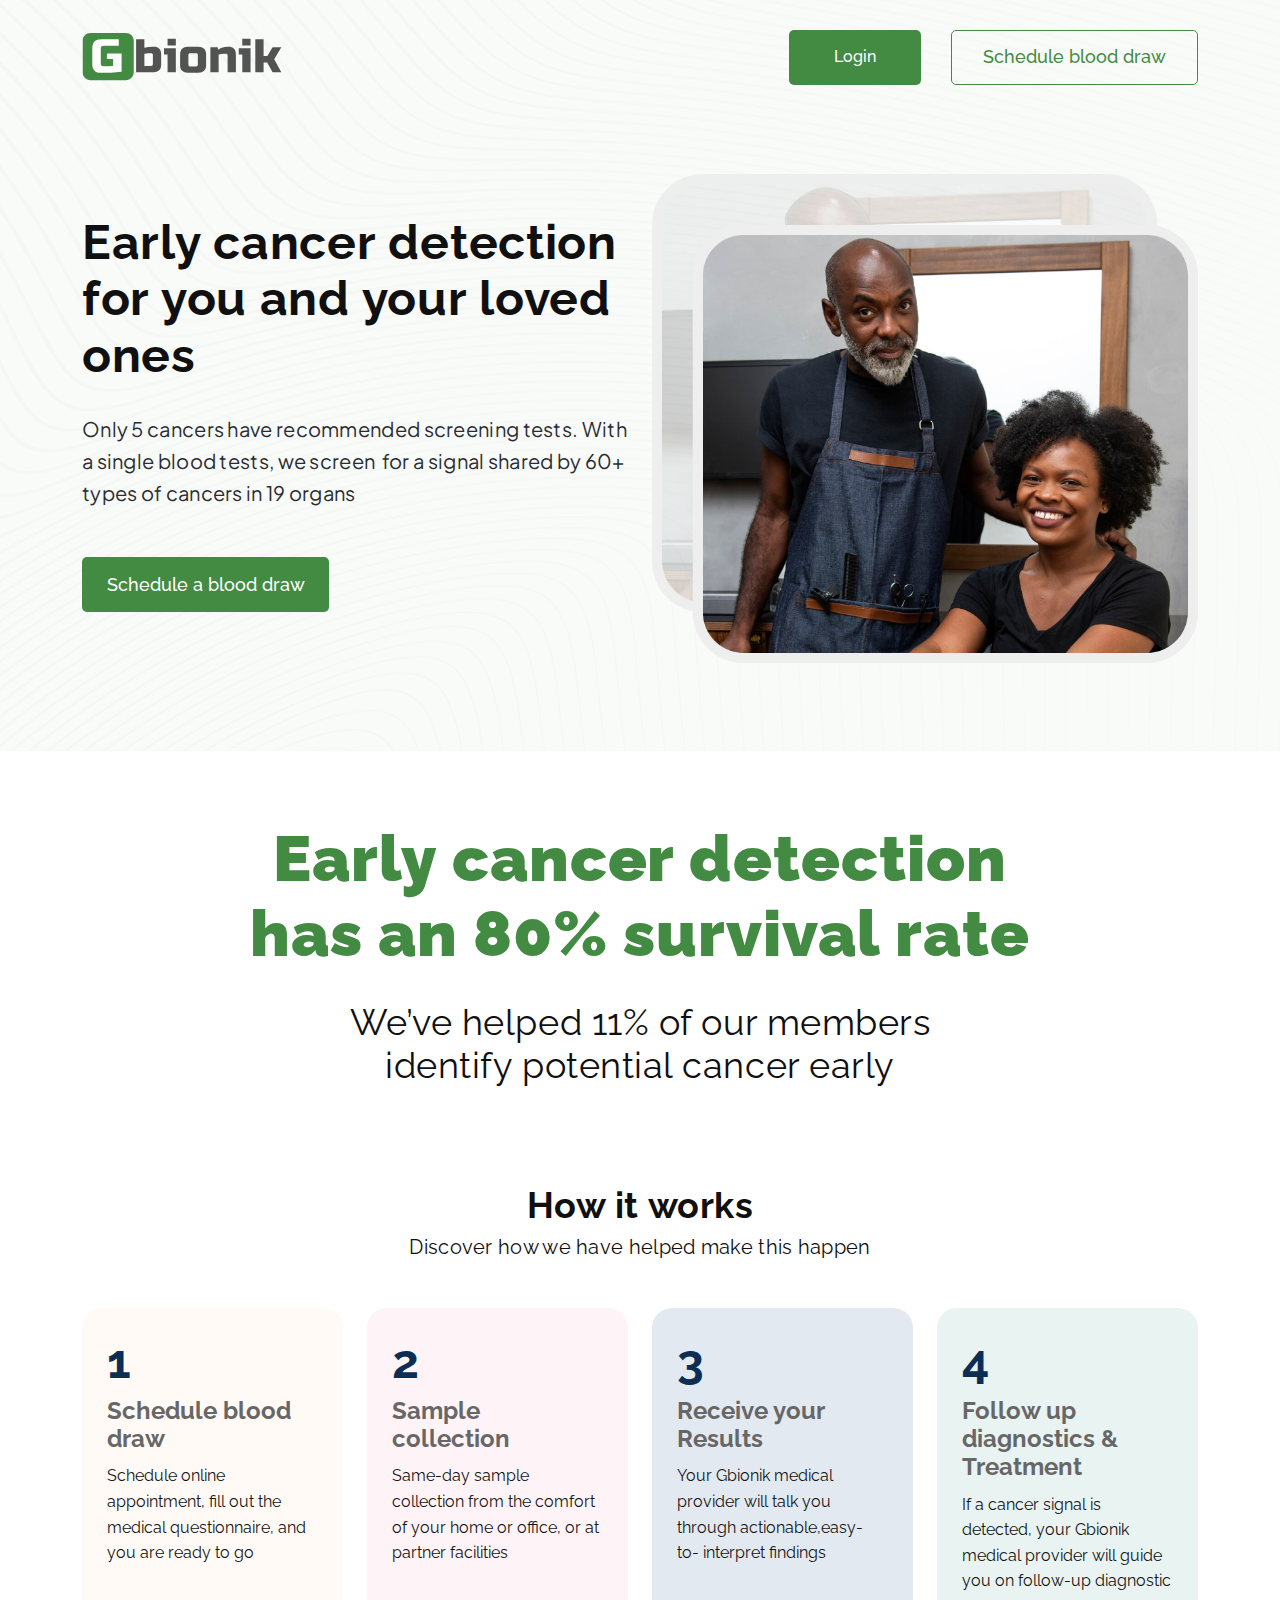
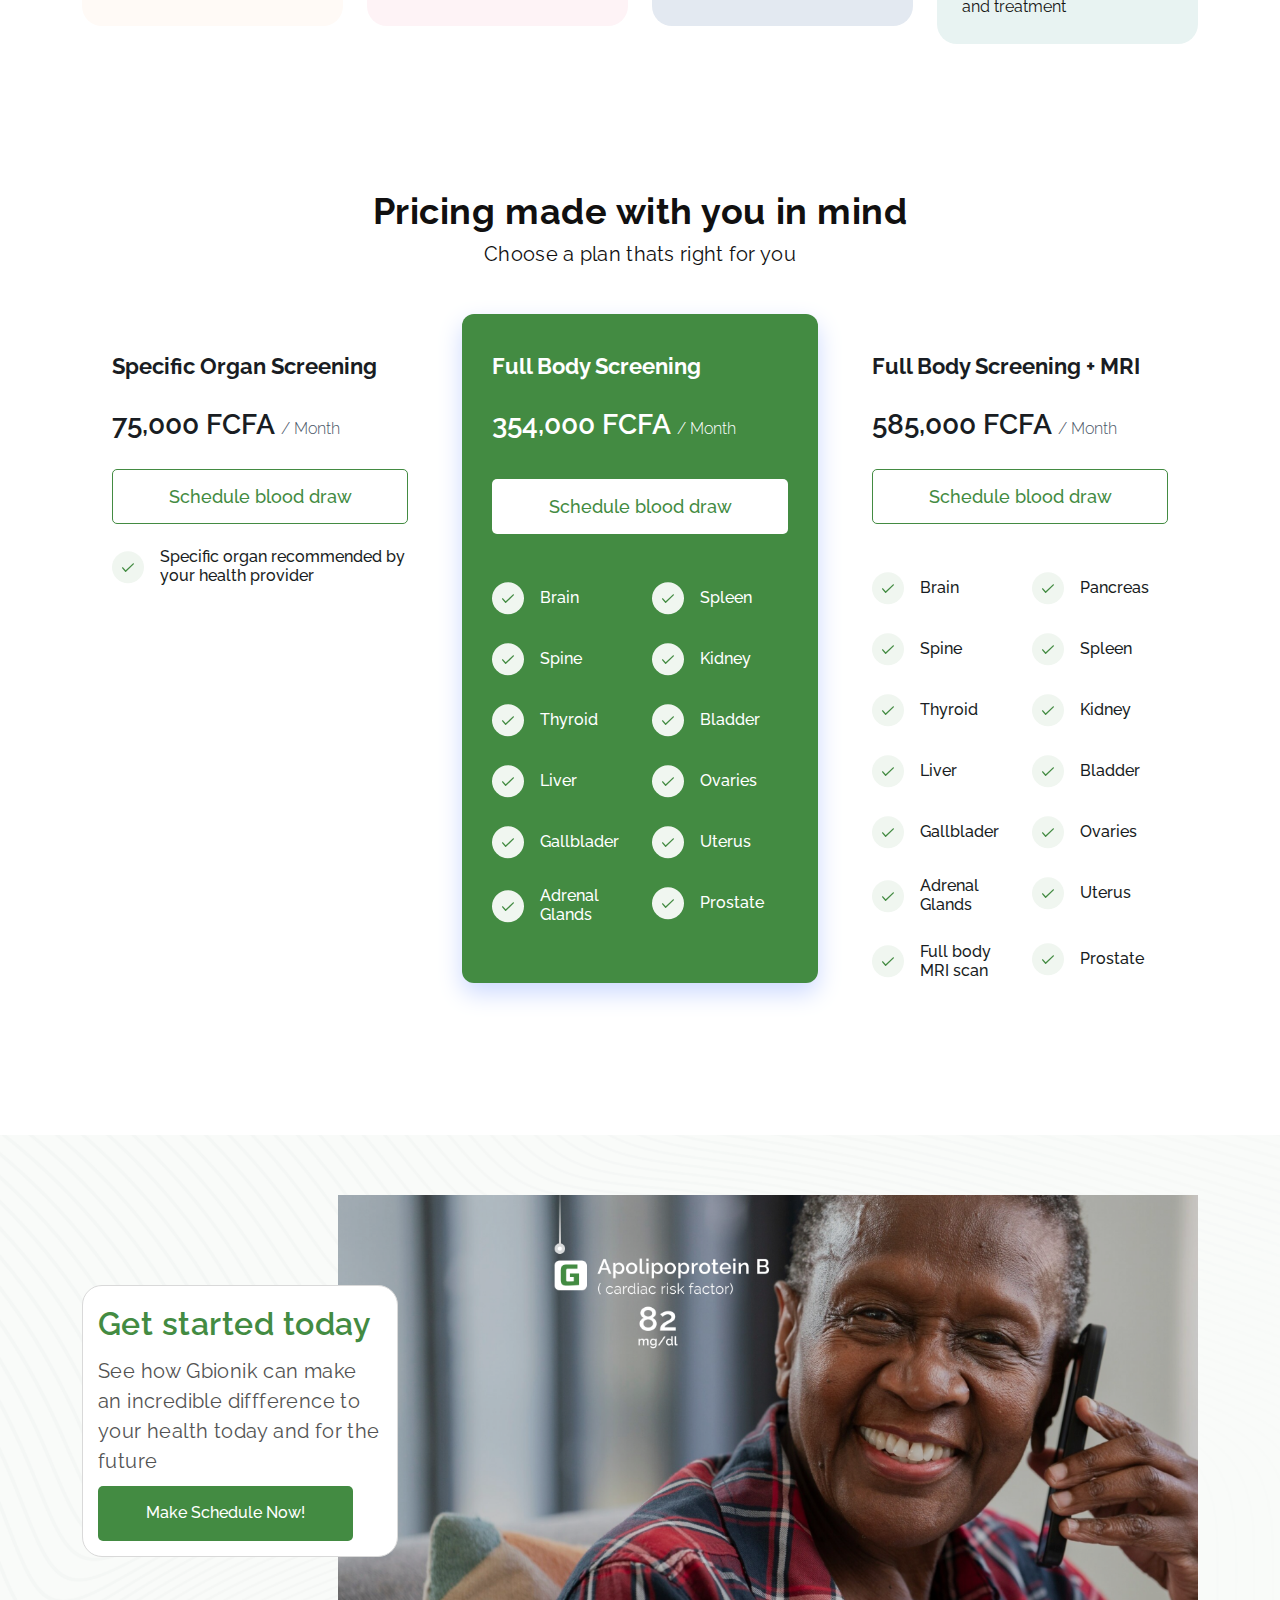
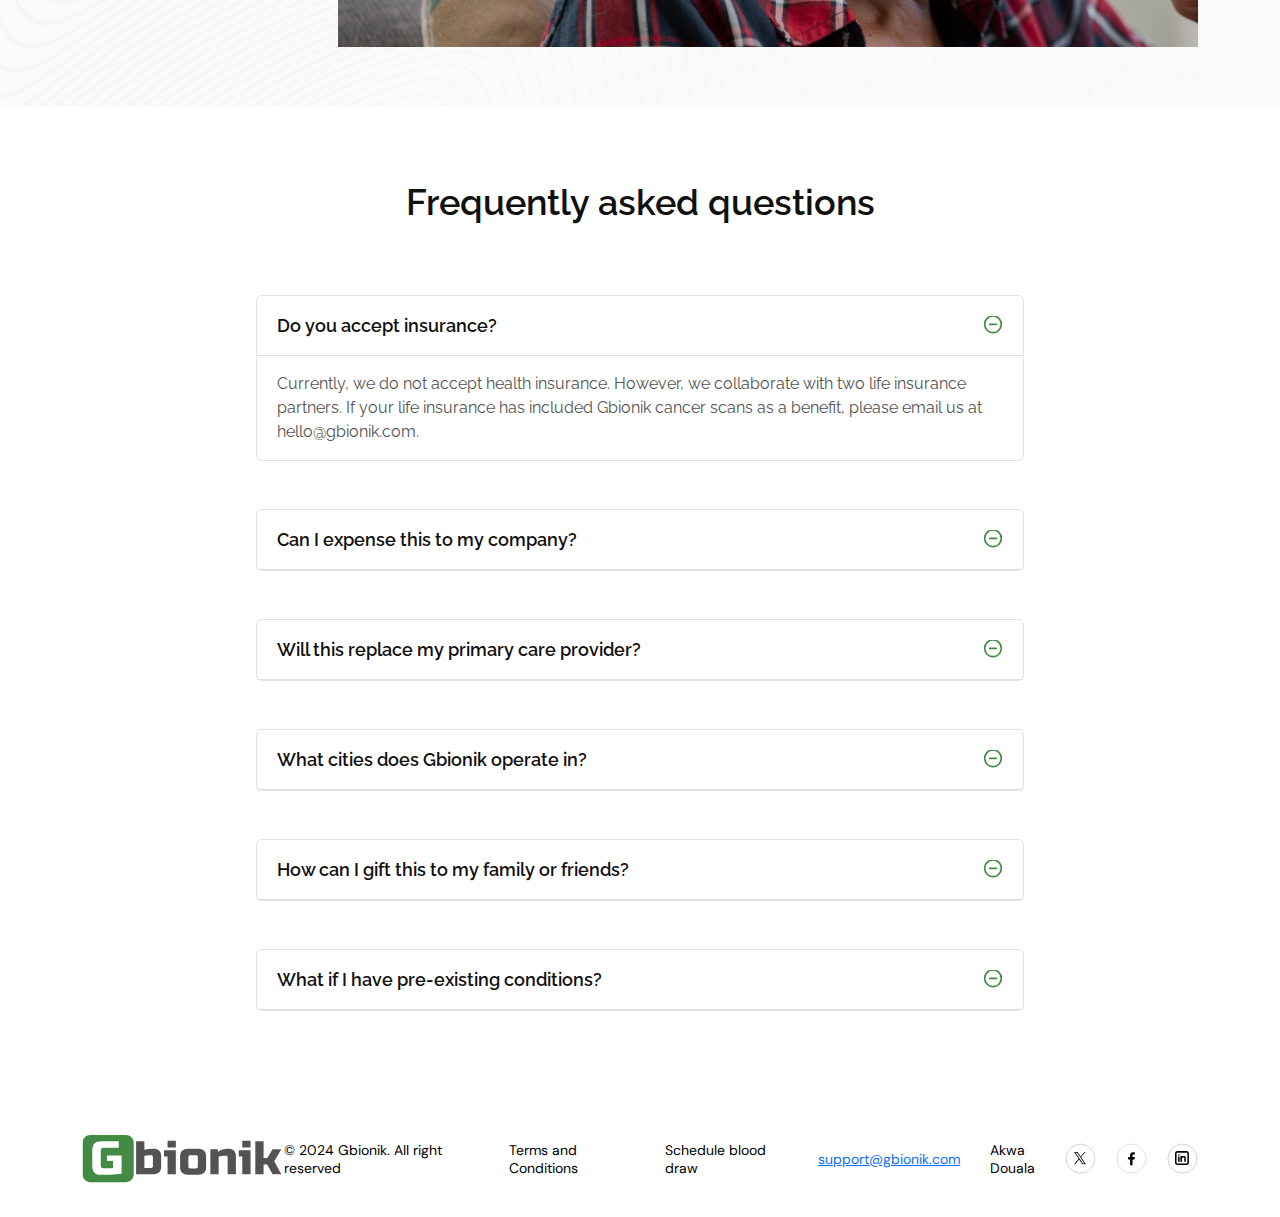
==== commit 9f38f57e: "support not suppoet" ====
--- a/index.html
+++ b/index.html
@@ -916,7 +916,7 @@
                                     Schedule blood draw
                                 </div>
                                 <div>
-                                    <a href="mailto:suppoet@gbionik.com">suppoet@gbionik.com</a>
+                                    <a href="mailto:support@gbionik.com">support@gbionik.com</a>
 
                                 </div>
                                 <div>
